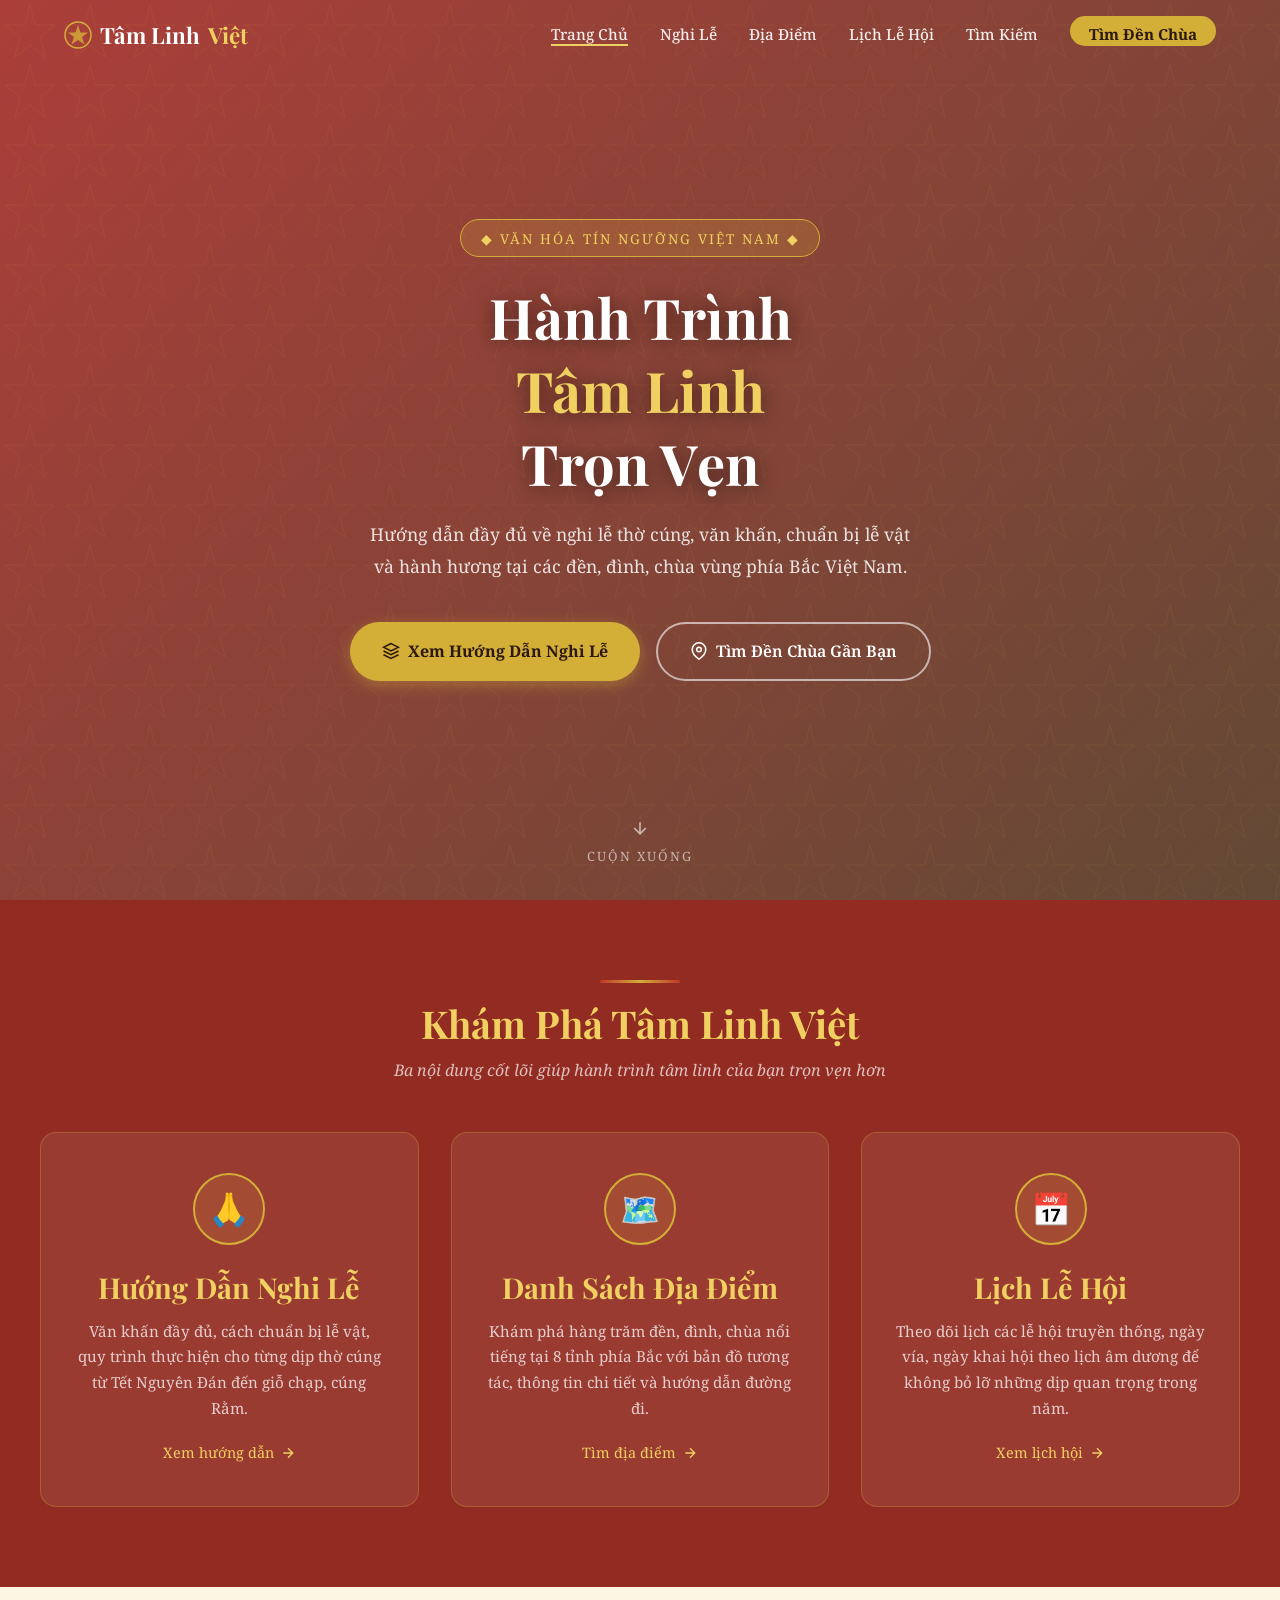
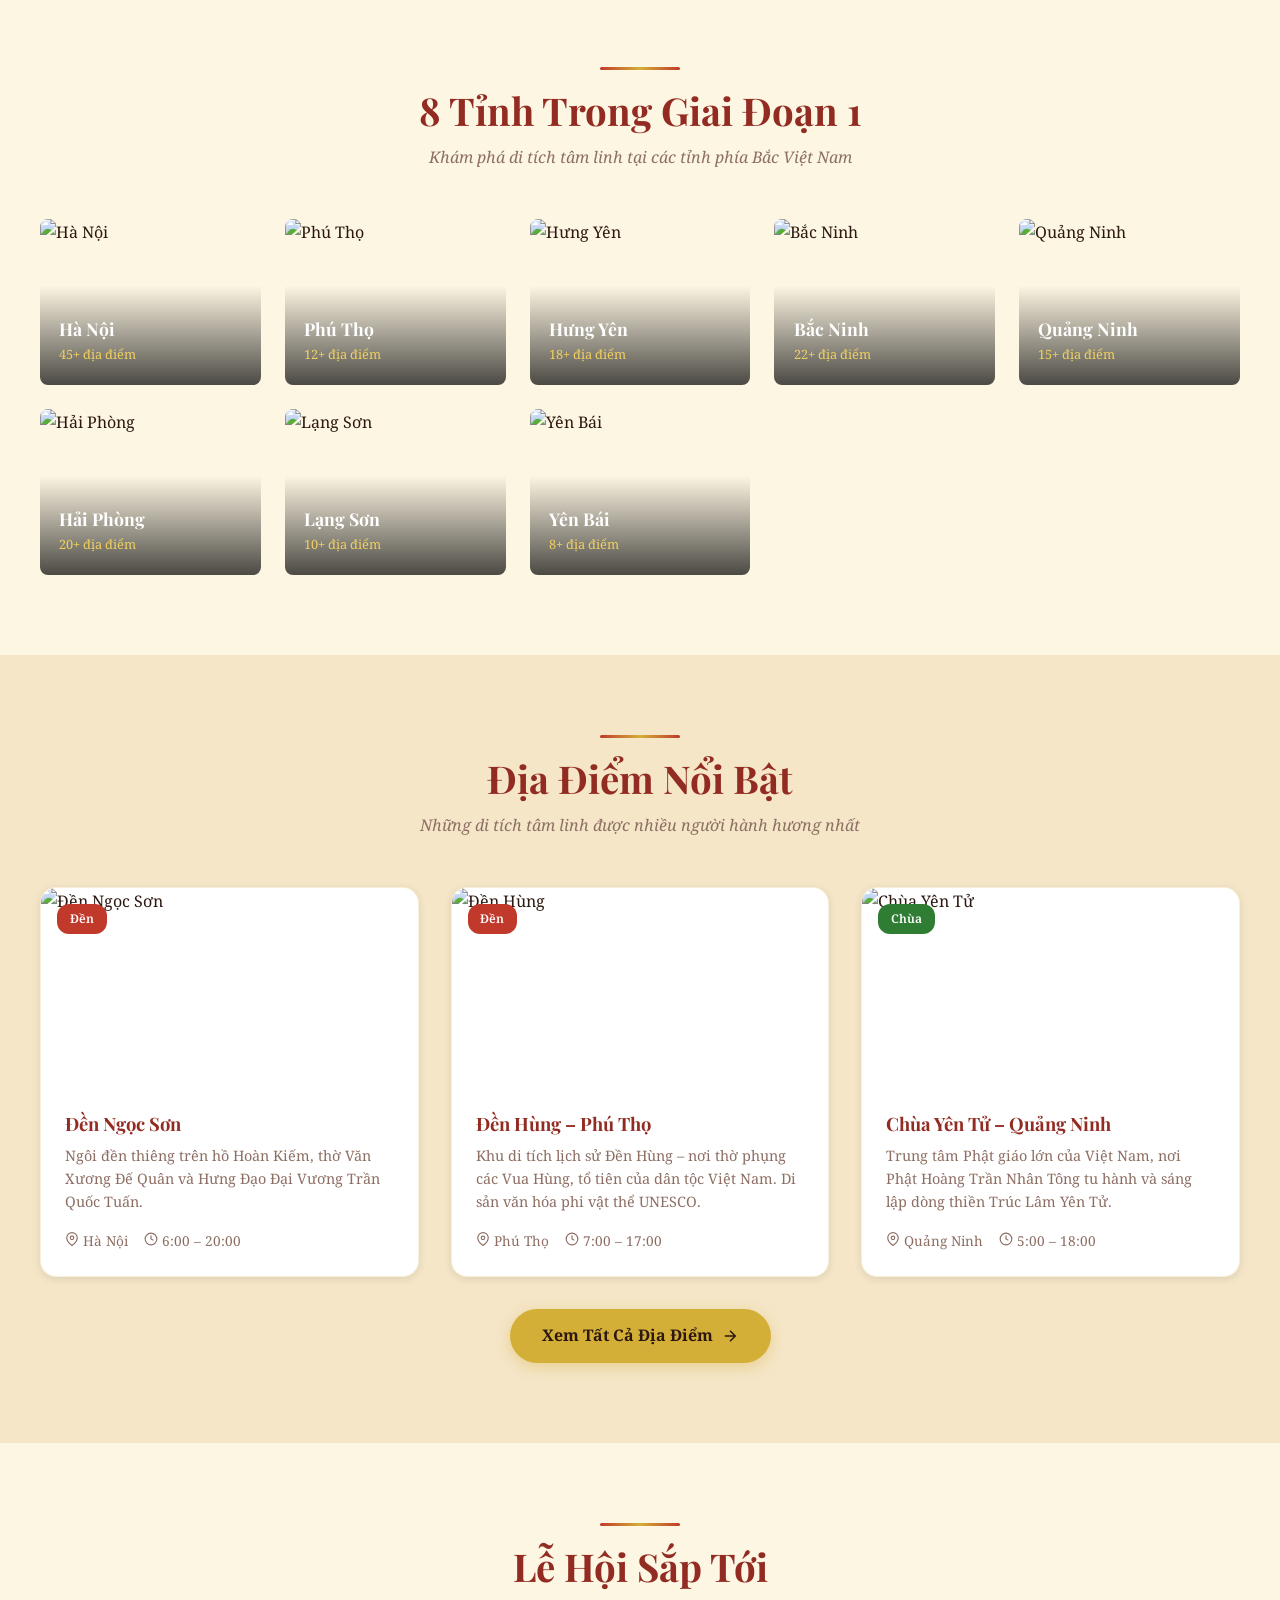
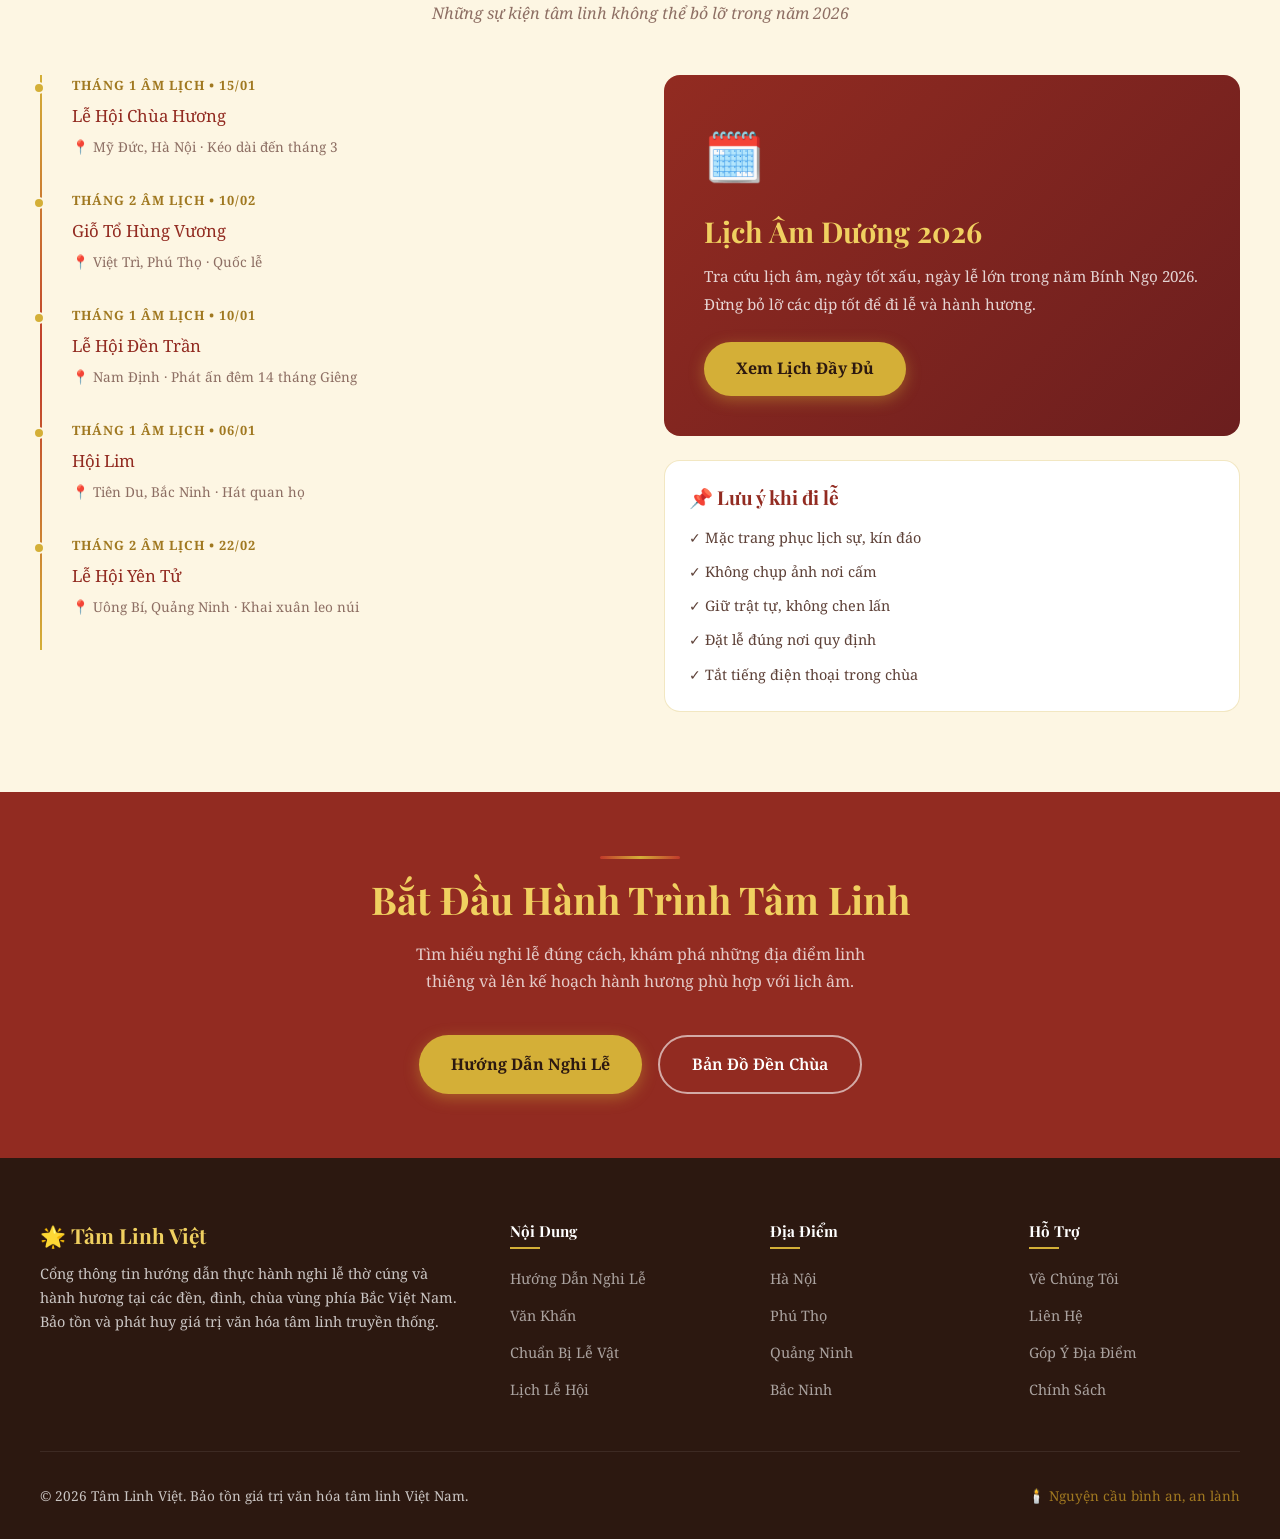
==== index.html @ 31a1ebdc "Khởi tạo website Tâm Linh Việt – phiên bản hoàn chỉnh Bao gồm: - 4 trang chính: index, huong-dan, di" ====
<!DOCTYPE html>
<html lang="vi">
<head>
  <meta charset="UTF-8">
  <meta name="viewport" content="width=device-width, initial-scale=1.0">
  <title>Tâm Linh Việt – Hướng Dẫn Thờ Cúng & Hành Hương</title>
  <meta name="description" content="Tìm hiểu nghi lễ thờ cúng, hành hương tại đền, đình, chùa vùng Đồng Bằng Bắc Bộ và các tỉnh phía Bắc Việt Nam.">
  <link rel="preconnect" href="https://fonts.googleapis.com">
  <link rel="preconnect" href="https://fonts.gstatic.com" crossorigin>
  <link href="https://fonts.googleapis.com/css2?family=Playfair+Display:ital,wght@0,600;0,700;1,600&family=Noto+Serif:ital,wght@0,400;0,600;1,400&display=swap" rel="stylesheet">
  <link rel="stylesheet" href="css/style.css">
</head>
<body>

  <!-- ===================== NAVBAR ===================== -->
  <nav class="navbar transparent" id="navbar">
    <div class="navbar-inner">
      <a href="index.html" class="nav-logo">
        <svg width="28" height="28" viewBox="0 0 28 28" fill="none">
          <circle cx="14" cy="14" r="13" stroke="#D4AF37" stroke-width="1.5"/>
          <path d="M14 4L16.5 11.5H24L18 16L20.5 23.5L14 19L7.5 23.5L10 16L4 11.5H11.5Z" fill="#D4AF37" opacity="0.8"/>
        </svg>
        Tâm Linh <span>Việt</span>
      </a>
      <ul class="nav-links" id="navLinks">
        <li><a href="index.html" class="active">Trang Chủ</a></li>
        <li><a href="huong-dan.html">Nghi Lễ</a></li>
        <li><a href="dia-diem.html">Địa Điểm</a></li>
        <li><a href="lich-le-hoi.html">Lịch Lễ Hội</a></li>
        <li><a href="tim-kiem.html">Tìm Kiếm</a></li>
        <li><a href="dia-diem.html" class="nav-cta">Tìm Đền Chùa</a></li>
      </ul>
      <button class="hamburger" id="hamburger" aria-label="Menu">
        <span></span><span></span><span></span>
      </button>
    </div>
  </nav>

  <!-- ===================== HERO ===================== -->
  <section class="hero">
    <div class="hero-bg"></div>
    <div class="hero-overlay"></div>
    <div class="hero-content">
      <div class="hero-badge">&#9670; Văn Hóa Tín Ngưỡng Việt Nam &#9670;</div>
      <h1>
        Hành Trình
        <span class="highlight">Tâm Linh</span>
        Trọn Vẹn
      </h1>
      <p class="hero-desc">
        Hướng dẫn đầy đủ về nghi lễ thờ cúng, văn khấn, chuẩn bị lễ vật và hành hương tại các đền, đình, chùa vùng phía Bắc Việt Nam.
      </p>
      <div class="hero-btns">
        <a href="huong-dan.html" class="btn-primary">
          <svg width="18" height="18" viewBox="0 0 24 24" fill="none" stroke="currentColor" stroke-width="2"><path d="M12 2L2 7l10 5 10-5-10-5z"/><path d="M2 17l10 5 10-5"/><path d="M2 12l10 5 10-5"/></svg>
          Xem Hướng Dẫn Nghi Lễ
        </a>
        <a href="dia-diem.html" class="btn-outline">
          <svg width="18" height="18" viewBox="0 0 24 24" fill="none" stroke="currentColor" stroke-width="2"><path d="M21 10c0 7-9 13-9 13s-9-6-9-13a9 9 0 0118 0z"/><circle cx="12" cy="10" r="3"/></svg>
          Tìm Đền Chùa Gần Bạn
        </a>
      </div>
    </div>
    <div class="hero-scroll">
      <svg width="20" height="20" viewBox="0 0 24 24" fill="none" stroke="currentColor" stroke-width="2"><path d="M12 5v14M5 12l7 7 7-7"/></svg>
      Cuộn xuống
    </div>
  </section>

  <!-- ===================== FEATURE SECTION ===================== -->
  <section class="section section-dark">
    <div class="container">
      <div class="ornament-line"></div>
      <h2 class="section-title">Khám Phá Tâm Linh Việt</h2>
      <p class="section-subtitle">Ba nội dung cốt lõi giúp hành trình tâm linh của bạn trọn vẹn hơn</p>
      <div class="feature-cards">
        <!-- Card 1 -->
        <div class="feature-card fade-in">
          <div class="feature-icon">🙏</div>
          <h3>Hướng Dẫn Nghi Lễ</h3>
          <p>Văn khấn đầy đủ, cách chuẩn bị lễ vật, quy trình thực hiện cho từng dịp thờ cúng từ Tết Nguyên Đán đến giỗ chạp, cúng Rằm.</p>
          <a href="huong-dan.html" class="feature-link">
            Xem hướng dẫn
            <svg width="16" height="16" viewBox="0 0 24 24" fill="none" stroke="currentColor" stroke-width="2"><path d="M5 12h14M12 5l7 7-7 7"/></svg>
          </a>
        </div>
        <!-- Card 2 -->
        <div class="feature-card fade-in fade-in-delay-1">
          <div class="feature-icon">🗺️</div>
          <h3>Danh Sách Địa Điểm</h3>
          <p>Khám phá hàng trăm đền, đình, chùa nổi tiếng tại 8 tỉnh phía Bắc với bản đồ tương tác, thông tin chi tiết và hướng dẫn đường đi.</p>
          <a href="dia-diem.html" class="feature-link">
            Tìm địa điểm
            <svg width="16" height="16" viewBox="0 0 24 24" fill="none" stroke="currentColor" stroke-width="2"><path d="M5 12h14M12 5l7 7-7 7"/></svg>
          </a>
        </div>
        <!-- Card 3 -->
        <div class="feature-card fade-in fade-in-delay-2">
          <div class="feature-icon">📅</div>
          <h3>Lịch Lễ Hội</h3>
          <p>Theo dõi lịch các lễ hội truyền thống, ngày vía, ngày khai hội theo lịch âm dương để không bỏ lỡ những dịp quan trọng trong năm.</p>
          <a href="lich-le-hoi.html" class="feature-link">
            Xem lịch hội
            <svg width="16" height="16" viewBox="0 0 24 24" fill="none" stroke="currentColor" stroke-width="2"><path d="M5 12h14M12 5l7 7-7 7"/></svg>
          </a>
        </div>
      </div>
    </div>
  </section>

  <!-- ===================== PROVINCES ===================== -->
  <section class="section">
    <div class="container">
      <div class="ornament-line"></div>
      <h2 class="section-title">8 Tỉnh Trong Giai Đoạn 1</h2>
      <p class="section-subtitle">Khám phá di tích tâm linh tại các tỉnh phía Bắc Việt Nam</p>
      <div class="province-grid">
        <!-- Hà Nội -->
        <div class="province-card fade-in" onclick="window.location='dia-diem.html?tinh=hanoi'">
          <img src="https://images.unsplash.com/photo-1509020900381-ee7f8bdb8e5c?w=400&q=80" alt="Hà Nội" loading="lazy">
          <div class="province-overlay">
            <div class="province-name">Hà Nội</div>
            <div class="province-count">45+ địa điểm</div>
          </div>
        </div>
        <!-- Phú Thọ -->
        <div class="province-card fade-in fade-in-delay-1" onclick="window.location='dia-diem.html?tinh=phutho'">
          <img src="https://images.unsplash.com/photo-1599566150163-29194dcaad36?w=400&q=80" alt="Phú Thọ" loading="lazy">
          <div class="province-overlay">
            <div class="province-name">Phú Thọ</div>
            <div class="province-count">12+ địa điểm</div>
          </div>
        </div>
        <!-- Hưng Yên -->
        <div class="province-card fade-in fade-in-delay-2" onclick="window.location='dia-diem.html?tinh=hungyen'">
          <img src="https://images.unsplash.com/photo-1470246973918-29a93221edb5?w=400&q=80" alt="Hưng Yên" loading="lazy">
          <div class="province-overlay">
            <div class="province-name">Hưng Yên</div>
            <div class="province-count">18+ địa điểm</div>
          </div>
        </div>
        <!-- Bắc Ninh -->
        <div class="province-card fade-in" onclick="window.location='dia-diem.html?tinh=bacninh'">
          <img src="https://images.unsplash.com/photo-1602640629153-21cbf29e5e2a?w=400&q=80" alt="Bắc Ninh" loading="lazy">
          <div class="province-overlay">
            <div class="province-name">Bắc Ninh</div>
            <div class="province-count">22+ địa điểm</div>
          </div>
        </div>
        <!-- Quảng Ninh -->
        <div class="province-card fade-in fade-in-delay-1" onclick="window.location='dia-diem.html?tinh=quangninh'">
          <img src="https://images.unsplash.com/photo-1558618666-fcd25c85cd64?w=400&q=80" alt="Quảng Ninh" loading="lazy">
          <div class="province-overlay">
            <div class="province-name">Quảng Ninh</div>
            <div class="province-count">15+ địa điểm</div>
          </div>
        </div>
        <!-- Hải Phòng -->
        <div class="province-card fade-in fade-in-delay-2" onclick="window.location='dia-diem.html?tinh=haiphong'">
          <img src="https://images.unsplash.com/photo-1548550023-2bdb3c5beed7?w=400&q=80" alt="Hải Phòng" loading="lazy">
          <div class="province-overlay">
            <div class="province-name">Hải Phòng</div>
            <div class="province-count">20+ địa điểm</div>
          </div>
        </div>
        <!-- Lạng Sơn -->
        <div class="province-card fade-in" onclick="window.location='dia-diem.html?tinh=langson'">
          <img src="https://images.unsplash.com/photo-1536599424071-0b215a388ba7?w=400&q=80" alt="Lạng Sơn" loading="lazy">
          <div class="province-overlay">
            <div class="province-name">Lạng Sơn</div>
            <div class="province-count">10+ địa điểm</div>
          </div>
        </div>
        <!-- Yên Bái -->
        <div class="province-card fade-in fade-in-delay-1" onclick="window.location='dia-diem.html?tinh=yenbai'">
          <img src="https://images.unsplash.com/photo-1504184858379-01b9e8b8a80e?w=400&q=80" alt="Yên Bái" loading="lazy">
          <div class="province-overlay">
            <div class="province-name">Yên Bái</div>
            <div class="province-count">8+ địa điểm</div>
          </div>
        </div>
      </div>
    </div>
  </section>

  <!-- ===================== FEATURED PLACES ===================== -->
  <section class="section section-alt">
    <div class="container">
      <div class="ornament-line"></div>
      <h2 class="section-title">Địa Điểm Nổi Bật</h2>
      <p class="section-subtitle">Những di tích tâm linh được nhiều người hành hương nhất</p>
      <div class="cards-grid">
        <!-- Card 1 -->
        <div class="card fade-in">
          <div class="card-img">
            <img src="https://images.unsplash.com/photo-1528360983277-13d401cdc186?w=600&q=80" alt="Đền Ngọc Sơn" loading="lazy">
            <span class="card-badge">Đền</span>
          </div>
          <div class="card-body">
            <h4 class="card-title">Đền Ngọc Sơn</h4>
            <p class="card-text">Ngôi đền thiêng trên hồ Hoàn Kiếm, thờ Văn Xương Đế Quân và Hưng Đạo Đại Vương Trần Quốc Tuấn.</p>
            <div class="card-meta">
              <span>
                <svg viewBox="0 0 24 24" fill="none" stroke="currentColor" stroke-width="2"><path d="M21 10c0 7-9 13-9 13s-9-6-9-13a9 9 0 0118 0z"/><circle cx="12" cy="10" r="3"/></svg>
                Hà Nội
              </span>
              <span>
                <svg viewBox="0 0 24 24" fill="none" stroke="currentColor" stroke-width="2"><circle cx="12" cy="12" r="10"/><polyline points="12 6 12 12 16 14"/></svg>
                6:00 – 20:00
              </span>
            </div>
          </div>
        </div>
        <!-- Card 2 -->
        <div class="card fade-in fade-in-delay-1">
          <div class="card-img">
            <img src="https://images.unsplash.com/photo-1524350254031-ad3c35e0b981?w=600&q=80" alt="Đền Hùng" loading="lazy">
            <span class="card-badge">Đền</span>
          </div>
          <div class="card-body">
            <h4 class="card-title">Đền Hùng – Phú Thọ</h4>
            <p class="card-text">Khu di tích lịch sử Đền Hùng – nơi thờ phụng các Vua Hùng, tổ tiên của dân tộc Việt Nam. Di sản văn hóa phi vật thể UNESCO.</p>
            <div class="card-meta">
              <span>
                <svg viewBox="0 0 24 24" fill="none" stroke="currentColor" stroke-width="2"><path d="M21 10c0 7-9 13-9 13s-9-6-9-13a9 9 0 0118 0z"/><circle cx="12" cy="10" r="3"/></svg>
                Phú Thọ
              </span>
              <span>
                <svg viewBox="0 0 24 24" fill="none" stroke="currentColor" stroke-width="2"><circle cx="12" cy="12" r="10"/><polyline points="12 6 12 12 16 14"/></svg>
                7:00 – 17:00
              </span>
            </div>
          </div>
        </div>
        <!-- Card 3 -->
        <div class="card fade-in fade-in-delay-2">
          <div class="card-img">
            <img src="https://images.unsplash.com/photo-1585376979769-1e3c1e3e5456?w=600&q=80" alt="Chùa Yên Tử" loading="lazy">
            <span class="card-badge chua">Chùa</span>
          </div>
          <div class="card-body">
            <h4 class="card-title">Chùa Yên Tử – Quảng Ninh</h4>
            <p class="card-text">Trung tâm Phật giáo lớn của Việt Nam, nơi Phật Hoàng Trần Nhân Tông tu hành và sáng lập dòng thiền Trúc Lâm Yên Tử.</p>
            <div class="card-meta">
              <span>
                <svg viewBox="0 0 24 24" fill="none" stroke="currentColor" stroke-width="2"><path d="M21 10c0 7-9 13-9 13s-9-6-9-13a9 9 0 0118 0z"/><circle cx="12" cy="10" r="3"/></svg>
                Quảng Ninh
              </span>
              <span>
                <svg viewBox="0 0 24 24" fill="none" stroke="currentColor" stroke-width="2"><circle cx="12" cy="12" r="10"/><polyline points="12 6 12 12 16 14"/></svg>
                5:00 – 18:00
              </span>
            </div>
          </div>
        </div>
      </div>
      <div class="text-center mt-4">
        <a href="dia-diem.html" class="btn-primary">
          Xem Tất Cả Địa Điểm
          <svg width="18" height="18" viewBox="0 0 24 24" fill="none" stroke="currentColor" stroke-width="2"><path d="M5 12h14M12 5l7 7-7 7"/></svg>
        </a>
      </div>
    </div>
  </section>

  <!-- ===================== UPCOMING FESTIVALS ===================== -->
  <section class="section">
    <div class="container">
      <div class="ornament-line"></div>
      <h2 class="section-title">Lễ Hội Sắp Tới</h2>
      <p class="section-subtitle">Những sự kiện tâm linh không thể bỏ lỡ trong năm 2026</p>

      <div style="display: grid; grid-template-columns: 1fr 1fr; gap: 3rem; align-items: start;">
        <div class="timeline fade-in">
          <div class="timeline-item">
            <div class="timeline-date">Tháng 1 Âm Lịch • 15/01</div>
            <div class="timeline-title">Lễ Hội Chùa Hương</div>
            <div class="timeline-location">📍 Mỹ Đức, Hà Nội · Kéo dài đến tháng 3</div>
          </div>
          <div class="timeline-item">
            <div class="timeline-date">Tháng 2 Âm Lịch • 10/02</div>
            <div class="timeline-title">Giỗ Tổ Hùng Vương</div>
            <div class="timeline-location">📍 Việt Trì, Phú Thọ · Quốc lễ</div>
          </div>
          <div class="timeline-item">
            <div class="timeline-date">Tháng 1 Âm Lịch • 10/01</div>
            <div class="timeline-title">Lễ Hội Đền Trần</div>
            <div class="timeline-location">📍 Nam Định · Phát ấn đêm 14 tháng Giêng</div>
          </div>
          <div class="timeline-item">
            <div class="timeline-date">Tháng 1 Âm Lịch • 06/01</div>
            <div class="timeline-title">Hội Lim</div>
            <div class="timeline-location">📍 Tiên Du, Bắc Ninh · Hát quan họ</div>
          </div>
          <div class="timeline-item">
            <div class="timeline-date">Tháng 2 Âm Lịch • 22/02</div>
            <div class="timeline-title">Lễ Hội Yên Tử</div>
            <div class="timeline-location">📍 Uông Bí, Quảng Ninh · Khai xuân leo núi</div>
          </div>
        </div>

        <!-- Info box -->
        <div class="fade-in fade-in-delay-1">
          <div style="background: linear-gradient(135deg, var(--red-dark), #6B1E1E); border-radius: var(--radius-lg); padding: 2.5rem; color: white; margin-bottom: 1.5rem;">
            <div style="font-size: 3rem; margin-bottom: 1rem;">🗓️</div>
            <h3 style="color: var(--gold-light); margin-bottom: 0.8rem;">Lịch Âm Dương 2026</h3>
            <p style="color: rgba(255,255,255,0.8); font-size: 0.95rem; line-height: 1.8;">
              Tra cứu lịch âm, ngày tốt xấu, ngày lễ lớn trong năm Bính Ngọ 2026. Đừng bỏ lỡ các dịp tốt để đi lễ và hành hương.
            </p>
            <a href="lich-le-hoi.html" class="btn-primary" style="margin-top: 1.5rem; display: inline-flex;">
              Xem Lịch Đầy Đủ
            </a>
          </div>
          <div style="background: var(--white); border: 1px solid rgba(212,175,55,0.3); border-radius: var(--radius-lg); padding: 1.5rem;">
            <h4 style="color: var(--red-dark); margin-bottom: 1rem;">📌 Lưu ý khi đi lễ</h4>
            <ul style="display: flex; flex-direction: column; gap: 0.6rem; font-size: 0.9rem; color: var(--text-mid);">
              <li>✓ Mặc trang phục lịch sự, kín đáo</li>
              <li>✓ Không chụp ảnh nơi cấm</li>
              <li>✓ Giữ trật tự, không chen lấn</li>
              <li>✓ Đặt lễ đúng nơi quy định</li>
              <li>✓ Tắt tiếng điện thoại trong chùa</li>
            </ul>
          </div>
        </div>
      </div>
    </div>
  </section>

  <!-- ===================== CTA SECTION ===================== -->
  <section class="section section-dark" style="padding: 4rem 1.5rem; text-align: center;">
    <div class="container">
      <div class="ornament-line"></div>
      <h2 class="section-title" style="margin-bottom: 1rem;">Bắt Đầu Hành Trình Tâm Linh</h2>
      <p style="color: rgba(255,255,255,0.75); max-width: 500px; margin: 0 auto 2.5rem; font-size: 1rem;">
        Tìm hiểu nghi lễ đúng cách, khám phá những địa điểm linh thiêng và lên kế hoạch hành hương phù hợp với lịch âm.
      </p>
      <div class="hero-btns">
        <a href="huong-dan.html" class="btn-primary">Hướng Dẫn Nghi Lễ</a>
        <a href="dia-diem.html" class="btn-outline">Bản Đồ Đền Chùa</a>
      </div>
    </div>
  </section>

  <!-- ===================== FOOTER ===================== -->
  <footer>
    <div class="footer-grid">
      <div class="footer-brand">
        <h3>🌟 Tâm Linh Việt</h3>
        <p>Cổng thông tin hướng dẫn thực hành nghi lễ thờ cúng và hành hương tại các đền, đình, chùa vùng phía Bắc Việt Nam. Bảo tồn và phát huy giá trị văn hóa tâm linh truyền thống.</p>
      </div>
      <div class="footer-col">
        <h4>Nội Dung</h4>
        <ul>
          <li><a href="huong-dan.html">Hướng Dẫn Nghi Lễ</a></li>
          <li><a href="huong-dan.html#van-khan">Văn Khấn</a></li>
          <li><a href="huong-dan.html#le-vat">Chuẩn Bị Lễ Vật</a></li>
          <li><a href="lich-le-hoi.html">Lịch Lễ Hội</a></li>
        </ul>
      </div>
      <div class="footer-col">
        <h4>Địa Điểm</h4>
        <ul>
          <li><a href="dia-diem.html?tinh=hanoi">Hà Nội</a></li>
          <li><a href="dia-diem.html?tinh=phutho">Phú Thọ</a></li>
          <li><a href="dia-diem.html?tinh=quangninh">Quảng Ninh</a></li>
          <li><a href="dia-diem.html?tinh=bacninh">Bắc Ninh</a></li>
        </ul>
      </div>
      <div class="footer-col">
        <h4>Hỗ Trợ</h4>
        <ul>
          <li><a href="#">Về Chúng Tôi</a></li>
          <li><a href="#">Liên Hệ</a></li>
          <li><a href="#">Góp Ý Địa Điểm</a></li>
          <li><a href="#">Chính Sách</a></li>
        </ul>
      </div>
    </div>
    <div class="footer-bottom">
      <span>© 2026 Tâm Linh Việt. Bảo tồn giá trị văn hóa tâm linh Việt Nam.</span>
      <span style="color: var(--gold-dark);">🕯️ Nguyện cầu bình an, an lành</span>
    </div>
  </footer>

  <script src="js/main.js"></script>
</body>
</html>
---- css/style.css ----
/* ============================================================
   Design System - Website Đền Chùa Việt Nam
   Bảng màu truyền thống Việt Nam
   ============================================================ */

:root {
  --red:        #C0392B;
  --red-dark:   #922B21;
  --red-light:  #E74C3C;
  --gold:       #D4AF37;
  --gold-light: #F0D060;
  --gold-dark:  #A07820;
  --brown:      #5D4037;
  --brown-light:#8D6E63;
  --cream:      #FDF6E3;
  --cream-dark: #F5E6C8;
  --green:      #2E7D32;
  --green-light:#43A047;
  --white:      #FFFFFF;
  --text-dark:  #2C1810;
  --text-mid:   #5D4037;
  --text-light: #8D6E63;
  --shadow-sm:  0 2px 8px rgba(0,0,0,0.1);
  --shadow-md:  0 4px 16px rgba(0,0,0,0.15);
  --shadow-lg:  0 8px 32px rgba(0,0,0,0.2);
  --radius:     8px;
  --radius-lg:  16px;
  --transition: all 0.3s ease;
}

/* ============================================================
   Reset & Base
   ============================================================ */

*, *::before, *::after { box-sizing: border-box; margin: 0; padding: 0; }

html { scroll-behavior: smooth; font-size: 16px; }

body {
  font-family: 'Noto Serif', 'Times New Roman', serif;
  background: var(--cream);
  color: var(--text-dark);
  line-height: 1.7;
  overflow-x: hidden;
}

img { max-width: 100%; height: auto; display: block; }
a { color: inherit; text-decoration: none; }
ul { list-style: none; }
button { cursor: pointer; border: none; background: none; font-family: inherit; }

/* ============================================================
   Typography
   ============================================================ */

h1, h2, h3, h4, h5 {
  font-family: 'Playfair Display', 'Times New Roman', serif;
  color: var(--text-dark);
  line-height: 1.3;
}

h1 { font-size: clamp(2rem, 5vw, 3.5rem); }
h2 { font-size: clamp(1.5rem, 3vw, 2.5rem); }
h3 { font-size: clamp(1.2rem, 2.5vw, 1.8rem); }
h4 { font-size: 1.2rem; }

.section-title {
  text-align: center;
  margin-bottom: 0.5rem;
  color: var(--red-dark);
}

.section-subtitle {
  text-align: center;
  color: var(--text-light);
  font-size: 1rem;
  margin-bottom: 3rem;
  font-style: italic;
}

.gold-text { color: var(--gold-dark); }
.red-text  { color: var(--red); }

/* ============================================================
   Decorative Divider
   ============================================================ */

.divider {
  display: flex;
  align-items: center;
  justify-content: center;
  gap: 1rem;
  margin: 1rem auto 2rem;
  max-width: 300px;
}

.divider::before,
.divider::after {
  content: '';
  flex: 1;
  height: 1px;
  background: linear-gradient(to right, transparent, var(--gold));
}

.divider::after {
  background: linear-gradient(to left, transparent, var(--gold));
}

.divider-icon {
  color: var(--gold);
  font-size: 1.2rem;
}

.ornament-line {
  width: 80px;
  height: 3px;
  background: linear-gradient(to right, var(--red), var(--gold), var(--red));
  margin: 0 auto 1rem;
  border-radius: 2px;
}

/* ============================================================
   Navigation
   ============================================================ */

.navbar {
  position: fixed;
  top: 0;
  width: 100%;
  z-index: 1000;
  transition: var(--transition);
  padding: 1rem 0;
}

.navbar.transparent {
  background: transparent;
}

.navbar.solid {
  background: var(--red-dark);
  box-shadow: var(--shadow-md);
  padding: 0.6rem 0;
}

.navbar.solid .nav-logo { color: var(--gold-light); }
.navbar.solid .nav-links a { color: var(--cream); }

.navbar-inner {
  max-width: 1200px;
  margin: 0 auto;
  padding: 0 1.5rem;
  display: flex;
  align-items: center;
  justify-content: space-between;
}

.nav-logo {
  font-family: 'Playfair Display', serif;
  font-size: 1.4rem;
  color: var(--white);
  font-weight: 700;
  display: flex;
  align-items: center;
  gap: 0.5rem;
}

.nav-logo span { color: var(--gold-light); }

.nav-links {
  display: flex;
  gap: 2rem;
  align-items: center;
}

.nav-links a {
  color: rgba(255,255,255,0.9);
  font-size: 0.95rem;
  font-weight: 500;
  transition: var(--transition);
  position: relative;
  padding-bottom: 2px;
}

.nav-links a::after {
  content: '';
  position: absolute;
  bottom: 0;
  left: 0;
  width: 0;
  height: 2px;
  background: var(--gold-light);
  transition: width 0.3s ease;
}

.nav-links a:hover::after,
.nav-links a.active::after { width: 100%; }

.nav-links a:hover { color: var(--gold-light); }

.nav-cta {
  background: var(--gold);
  color: var(--text-dark) !important;
  padding: 0.5rem 1.2rem;
  border-radius: 20px;
  font-weight: 700 !important;
  transition: var(--transition);
}

.nav-cta:hover {
  background: var(--gold-light);
  transform: translateY(-1px);
}

.hamburger {
  display: none;
  flex-direction: column;
  gap: 5px;
  padding: 5px;
}

.hamburger span {
  display: block;
  width: 24px;
  height: 2px;
  background: var(--white);
  transition: var(--transition);
}

/* ============================================================
   Hero Section
   ============================================================ */

.hero {
  position: relative;
  min-height: 100vh;
  display: flex;
  align-items: center;
  justify-content: center;
  overflow: hidden;
}

.hero-bg {
  position: absolute;
  inset: 0;
  background:
    linear-gradient(135deg, rgba(144, 0, 0, 0.75) 0%, rgba(60, 30, 10, 0.8) 100%),
    url('https://images.unsplash.com/photo-1528360983277-13d401cdc186?w=1600&q=80') center/cover no-repeat;
}

.hero-overlay {
  position: absolute;
  inset: 0;
  background: url("data:image/svg+xml,%3Csvg width='60' height='60' xmlns='http://www.w3.org/2000/svg'%3E%3Cpath d='M30 5L35 25H55L40 37L45 57L30 45L15 57L20 37L5 25H25Z' fill='none' stroke='rgba(212,175,55,0.08)' stroke-width='1'/%3E%3C/svg%3E") repeat;
}

.hero-content {
  position: relative;
  z-index: 1;
  text-align: center;
  max-width: 800px;
  padding: 2rem 1.5rem;
}

.hero-badge {
  display: inline-block;
  background: rgba(212, 175, 55, 0.2);
  border: 1px solid var(--gold);
  color: var(--gold-light);
  padding: 0.4rem 1.2rem;
  border-radius: 20px;
  font-size: 0.85rem;
  letter-spacing: 2px;
  text-transform: uppercase;
  margin-bottom: 1.5rem;
}

.hero h1 {
  color: var(--white);
  text-shadow: 0 2px 20px rgba(0,0,0,0.5);
  margin-bottom: 1.2rem;
}

.hero h1 .highlight {
  color: var(--gold-light);
  display: block;
}

.hero-desc {
  color: rgba(255,255,255,0.85);
  font-size: 1.1rem;
  max-width: 560px;
  margin: 0 auto 2.5rem;
  line-height: 1.8;
}

.hero-btns {
  display: flex;
  gap: 1rem;
  justify-content: center;
  flex-wrap: wrap;
}

.btn-primary {
  background: var(--gold);
  color: var(--text-dark);
  padding: 0.85rem 2rem;
  border-radius: 30px;
  font-weight: 700;
  font-size: 1rem;
  display: inline-flex;
  align-items: center;
  gap: 0.5rem;
  transition: var(--transition);
  box-shadow: 0 4px 15px rgba(212,175,55,0.4);
}

.btn-primary:hover {
  background: var(--gold-light);
  transform: translateY(-2px);
  box-shadow: 0 6px 20px rgba(212,175,55,0.5);
}

.btn-outline {
  background: transparent;
  color: var(--white);
  padding: 0.85rem 2rem;
  border-radius: 30px;
  font-weight: 600;
  font-size: 1rem;
  border: 2px solid rgba(255,255,255,0.6);
  display: inline-flex;
  align-items: center;
  gap: 0.5rem;
  transition: var(--transition);
}

.btn-outline:hover {
  border-color: var(--gold-light);
  color: var(--gold-light);
  transform: translateY(-2px);
}

.hero-scroll {
  position: absolute;
  bottom: 2rem;
  left: 50%;
  transform: translateX(-50%);
  color: rgba(255,255,255,0.6);
  font-size: 0.8rem;
  letter-spacing: 2px;
  text-transform: uppercase;
  display: flex;
  flex-direction: column;
  align-items: center;
  gap: 0.5rem;
  animation: bounce 2s infinite;
}

@keyframes bounce {
  0%, 100% { transform: translateX(-50%) translateY(0); }
  50% { transform: translateX(-50%) translateY(8px); }
}

/* ============================================================
   Sections
   ============================================================ */

.section {
  padding: 5rem 1.5rem;
}

.section-dark {
  background: var(--red-dark);
  color: var(--white);
}

.section-dark .section-title { color: var(--gold-light); }
.section-dark .section-subtitle { color: rgba(255,255,255,0.7); }

.section-alt { background: var(--cream-dark); }

.container {
  max-width: 1200px;
  margin: 0 auto;
}

/* ============================================================
   Cards
   ============================================================ */

.cards-grid {
  display: grid;
  grid-template-columns: repeat(auto-fit, minmax(280px, 1fr));
  gap: 2rem;
}

.card {
  background: var(--white);
  border-radius: var(--radius-lg);
  overflow: hidden;
  box-shadow: var(--shadow-sm);
  transition: var(--transition);
  border: 1px solid rgba(212,175,55,0.2);
}

.card:hover {
  transform: translateY(-6px);
  box-shadow: var(--shadow-lg);
  border-color: var(--gold);
}

.card-img {
  height: 200px;
  overflow: hidden;
  position: relative;
}

.card-img img {
  width: 100%;
  height: 100%;
  object-fit: cover;
  transition: transform 0.4s ease;
}

.card:hover .card-img img { transform: scale(1.05); }

.card-badge {
  position: absolute;
  top: 1rem;
  left: 1rem;
  background: var(--red);
  color: var(--white);
  font-size: 0.75rem;
  padding: 0.3rem 0.8rem;
  border-radius: 12px;
  font-weight: 600;
}

.card-badge.chua { background: var(--green); }
.card-badge.dinh { background: var(--brown); }

.card-body { padding: 1.5rem; }
.card-title { font-size: 1.15rem; margin-bottom: 0.5rem; color: var(--red-dark); }
.card-text { color: var(--text-light); font-size: 0.9rem; line-height: 1.6; }
.card-meta { display: flex; gap: 1rem; margin-top: 1rem; font-size: 0.85rem; color: var(--text-light); align-items: center; }
.card-meta svg { width: 14px; height: 14px; flex-shrink: 0; }

/* Feature Cards (Homepage) */

.feature-cards {
  display: grid;
  grid-template-columns: repeat(auto-fit, minmax(250px, 1fr));
  gap: 2rem;
  margin-top: 3rem;
}

.feature-card {
  background: rgba(255,255,255,0.08);
  border: 1px solid rgba(212,175,55,0.3);
  border-radius: var(--radius-lg);
  padding: 2.5rem 2rem;
  text-align: center;
  transition: var(--transition);
}

.feature-card:hover {
  background: rgba(255,255,255,0.12);
  border-color: var(--gold);
  transform: translateY(-4px);
}

.feature-icon {
  width: 72px;
  height: 72px;
  margin: 0 auto 1.5rem;
  background: rgba(212,175,55,0.15);
  border: 2px solid var(--gold);
  border-radius: 50%;
  display: flex;
  align-items: center;
  justify-content: center;
  font-size: 2rem;
}

.feature-card h3 { color: var(--gold-light); margin-bottom: 0.75rem; }
.feature-card p { color: rgba(255,255,255,0.75); font-size: 0.95rem; }

.feature-link {
  display: inline-flex;
  align-items: center;
  gap: 0.4rem;
  color: var(--gold-light);
  font-size: 0.9rem;
  margin-top: 1.2rem;
  transition: gap 0.2s ease;
}

.feature-link:hover { gap: 0.8rem; }

/* ============================================================
   Province Grid
   ============================================================ */

.province-grid {
  display: grid;
  grid-template-columns: repeat(auto-fill, minmax(200px, 1fr));
  gap: 1.5rem;
}

.province-card {
  position: relative;
  border-radius: var(--radius);
  overflow: hidden;
  aspect-ratio: 4/3;
  cursor: pointer;
}

.province-card img {
  width: 100%;
  height: 100%;
  object-fit: cover;
  transition: transform 0.4s ease;
}

.province-card:hover img { transform: scale(1.08); }

.province-overlay {
  position: absolute;
  inset: 0;
  background: linear-gradient(to top, rgba(0,0,0,0.7) 0%, transparent 60%);
  display: flex;
  flex-direction: column;
  justify-content: flex-end;
  padding: 1.2rem;
}

.province-name {
  color: var(--white);
  font-family: 'Playfair Display', serif;
  font-size: 1.1rem;
  font-weight: 700;
}

.province-count {
  color: var(--gold-light);
  font-size: 0.8rem;
}

/* ============================================================
   Timeline
   ============================================================ */

.timeline {
  position: relative;
  padding-left: 2rem;
}

.timeline::before {
  content: '';
  position: absolute;
  left: 0;
  top: 0;
  bottom: 0;
  width: 2px;
  background: linear-gradient(to bottom, var(--gold), var(--red), var(--gold));
}

.timeline-item {
  position: relative;
  padding-bottom: 2rem;
}

.timeline-item::before {
  content: '';
  position: absolute;
  left: -2.45rem;
  top: 0.4rem;
  width: 12px;
  height: 12px;
  border-radius: 50%;
  background: var(--gold);
  border: 2px solid var(--cream);
}

.timeline-date {
  font-size: 0.8rem;
  color: var(--gold-dark);
  font-weight: 700;
  text-transform: uppercase;
  letter-spacing: 1px;
  margin-bottom: 0.3rem;
}

.timeline-title {
  font-size: 1.05rem;
  color: var(--red-dark);
  margin-bottom: 0.3rem;
}

.timeline-location {
  font-size: 0.85rem;
  color: var(--text-light);
}

/* ============================================================
   Sidebar Layout
   ============================================================ */

.sidebar-layout {
  display: grid;
  grid-template-columns: 280px 1fr;
  gap: 2rem;
  align-items: start;
}

.sidebar {
  background: var(--white);
  border-radius: var(--radius-lg);
  padding: 1.5rem;
  box-shadow: var(--shadow-sm);
  border: 1px solid rgba(212,175,55,0.2);
  position: sticky;
  top: 100px;
}

.sidebar-title {
  font-size: 1rem;
  color: var(--red-dark);
  padding-bottom: 0.8rem;
  border-bottom: 2px solid var(--gold);
  margin-bottom: 1rem;
}

.sidebar-menu li + li { margin-top: 0.3rem; }

.sidebar-menu a {
  display: flex;
  align-items: center;
  gap: 0.6rem;
  padding: 0.6rem 0.8rem;
  border-radius: var(--radius);
  color: var(--text-mid);
  font-size: 0.9rem;
  transition: var(--transition);
}

.sidebar-menu a:hover,
.sidebar-menu a.active {
  background: rgba(192,57,43,0.08);
  color: var(--red);
}

.sidebar-menu a.active { font-weight: 600; }

/* ============================================================
   Accordion
   ============================================================ */

.accordion { display: flex; flex-direction: column; gap: 1rem; }

.accordion-item {
  background: var(--white);
  border-radius: var(--radius-lg);
  box-shadow: var(--shadow-sm);
  border: 1px solid rgba(212,175,55,0.15);
  overflow: hidden;
}

.accordion-header {
  width: 100%;
  display: flex;
  align-items: center;
  justify-content: space-between;
  padding: 1.2rem 1.5rem;
  text-align: left;
  transition: background 0.2s ease;
}

.accordion-header:hover { background: rgba(192,57,43,0.04); }

.accordion-header.open { background: rgba(192,57,43,0.06); }

.accordion-title-wrap { display: flex; align-items: center; gap: 0.8rem; }

.accordion-icon-wrap {
  width: 40px;
  height: 40px;
  border-radius: 50%;
  background: rgba(192,57,43,0.1);
  display: flex;
  align-items: center;
  justify-content: center;
  font-size: 1.2rem;
  flex-shrink: 0;
}

.accordion-title { font-size: 1.05rem; color: var(--red-dark); }
.accordion-subtitle { font-size: 0.8rem; color: var(--text-light); margin-top: 0.15rem; }

.accordion-arrow {
  width: 24px;
  height: 24px;
  color: var(--red);
  transition: transform 0.3s ease;
  flex-shrink: 0;
}

.accordion-header.open .accordion-arrow { transform: rotate(180deg); }

.accordion-body {
  display: none;
  padding: 0 1.5rem 1.5rem;
}

.accordion-body.open { display: block; }

/* Steps */

.steps { display: flex; flex-direction: column; gap: 0.8rem; margin: 1rem 0; }

.step {
  display: flex;
  gap: 1rem;
  align-items: flex-start;
}

.step-num {
  width: 28px;
  height: 28px;
  border-radius: 50%;
  background: var(--red);
  color: var(--white);
  font-size: 0.8rem;
  font-weight: 700;
  display: flex;
  align-items: center;
  justify-content: center;
  flex-shrink: 0;
  margin-top: 2px;
}

.step-content { flex: 1; }

/* Offering List */

.offering-grid {
  display: grid;
  grid-template-columns: repeat(auto-fill, minmax(130px, 1fr));
  gap: 0.6rem;
  margin: 1rem 0;
}

.offering-item {
  background: var(--cream);
  border: 1px solid var(--cream-dark);
  border-radius: var(--radius);
  padding: 0.6rem 0.8rem;
  font-size: 0.85rem;
  display: flex;
  align-items: center;
  gap: 0.4rem;
  color: var(--text-mid);
}

/* Van khan box */

.van-khan-box {
  background: var(--cream);
  border-left: 4px solid var(--gold);
  border-radius: 0 var(--radius) var(--radius) 0;
  padding: 1.2rem 1.5rem;
  margin: 1rem 0;
  position: relative;
  font-style: italic;
  line-height: 2;
  font-size: 0.92rem;
  color: var(--text-mid);
}

.van-khan-title {
  font-style: normal;
  font-weight: 700;
  color: var(--red-dark);
  margin-bottom: 0.8rem;
  font-size: 0.9rem;
}

.btn-copy {
  position: absolute;
  top: 0.8rem;
  right: 0.8rem;
  background: var(--gold);
  color: var(--text-dark);
  padding: 0.3rem 0.8rem;
  border-radius: 12px;
  font-size: 0.75rem;
  font-weight: 600;
  display: flex;
  align-items: center;
  gap: 0.3rem;
  transition: var(--transition);
}

.btn-copy:hover { background: var(--gold-light); }
.btn-copy.copied { background: var(--green); color: var(--white); }

/* Warning box */

.warning-box {
  background: rgba(212,175,55,0.1);
  border: 1px solid var(--gold);
  border-radius: var(--radius);
  padding: 1rem 1.2rem;
  margin: 1rem 0;
  display: flex;
  gap: 0.8rem;
}

.warning-icon { font-size: 1.2rem; flex-shrink: 0; }
.warning-text { font-size: 0.9rem; color: var(--text-mid); }

/* ============================================================
   Map & Directory Page
   ============================================================ */

.map-layout {
  display: grid;
  grid-template-columns: 380px 1fr;
  height: calc(100vh - 80px);
  position: sticky;
  top: 80px;
}

.map-list-panel {
  overflow-y: auto;
  background: var(--white);
  border-right: 1px solid var(--cream-dark);
}

.map-panel { position: relative; }

#map { height: 100%; width: 100%; }

.filter-bar {
  padding: 1rem;
  border-bottom: 1px solid var(--cream-dark);
  background: var(--white);
  position: sticky;
  top: 0;
  z-index: 10;
  display: flex;
  flex-direction: column;
  gap: 0.8rem;
}

.search-input-wrap {
  position: relative;
}

.search-input {
  width: 100%;
  padding: 0.7rem 1rem 0.7rem 2.5rem;
  border: 1px solid var(--cream-dark);
  border-radius: 24px;
  font-size: 0.9rem;
  font-family: inherit;
  background: var(--cream);
  color: var(--text-dark);
  transition: var(--transition);
}

.search-input:focus {
  outline: none;
  border-color: var(--gold);
  background: var(--white);
}

.search-icon {
  position: absolute;
  left: 0.8rem;
  top: 50%;
  transform: translateY(-50%);
  color: var(--text-light);
  width: 16px;
  height: 16px;
}

.filter-chips {
  display: flex;
  flex-wrap: wrap;
  gap: 0.5rem;
}

.chip {
  padding: 0.3rem 0.9rem;
  border-radius: 16px;
  font-size: 0.8rem;
  font-weight: 600;
  border: 1px solid var(--cream-dark);
  color: var(--text-mid);
  background: var(--cream);
  cursor: pointer;
  transition: var(--transition);
}

.chip:hover { border-color: var(--red); color: var(--red); }
.chip.active { background: var(--red); color: var(--white); border-color: var(--red); }

.location-list { padding: 0.5rem; }

.location-item {
  display: flex;
  gap: 1rem;
  padding: 0.8rem;
  border-radius: var(--radius);
  cursor: pointer;
  transition: var(--transition);
  border: 1px solid transparent;
}

.location-item:hover,
.location-item.active {
  background: rgba(192,57,43,0.05);
  border-color: rgba(192,57,43,0.15);
}

.location-thumb {
  width: 72px;
  height: 72px;
  border-radius: var(--radius);
  overflow: hidden;
  flex-shrink: 0;
}

.location-thumb img { width: 100%; height: 100%; object-fit: cover; }

.location-info { flex: 1; min-width: 0; }
.location-name { font-weight: 700; font-size: 0.95rem; color: var(--red-dark); margin-bottom: 0.3rem; white-space: nowrap; overflow: hidden; text-overflow: ellipsis; }
.location-addr { font-size: 0.8rem; color: var(--text-light); }
.location-tags { display: flex; gap: 0.4rem; flex-wrap: wrap; margin-top: 0.4rem; }
.tag { font-size: 0.7rem; padding: 0.15rem 0.5rem; border-radius: 10px; background: var(--cream-dark); color: var(--text-mid); }
.tag.den { background: rgba(192,57,43,0.1); color: var(--red); }
.tag.chua { background: rgba(46,125,50,0.1); color: var(--green); }
.tag.dinh { background: rgba(93,64,55,0.1); color: var(--brown); }

/* Modal */

.modal-overlay {
  position: fixed;
  inset: 0;
  background: rgba(0,0,0,0.6);
  z-index: 2000;
  display: flex;
  align-items: center;
  justify-content: center;
  padding: 1rem;
  opacity: 0;
  pointer-events: none;
  transition: opacity 0.3s ease;
}

.modal-overlay.open { opacity: 1; pointer-events: all; }

.modal {
  background: var(--white);
  border-radius: var(--radius-lg);
  max-width: 600px;
  width: 100%;
  max-height: 90vh;
  overflow-y: auto;
  transform: scale(0.95);
  transition: transform 0.3s ease;
  box-shadow: var(--shadow-lg);
}

.modal-overlay.open .modal { transform: scale(1); }

.modal-img { height: 240px; overflow: hidden; }
.modal-img img { width: 100%; height: 100%; object-fit: cover; }

.modal-body { padding: 1.5rem; }
.modal-title { color: var(--red-dark); margin-bottom: 0.5rem; }
.modal-meta { display: flex; flex-wrap: wrap; gap: 0.8rem; margin-bottom: 1rem; font-size: 0.85rem; color: var(--text-light); }
.modal-meta span { display: flex; align-items: center; gap: 0.3rem; }
.modal-desc { font-size: 0.95rem; line-height: 1.8; color: var(--text-mid); }

.modal-close {
  position: absolute;
  top: 1rem;
  right: 1rem;
  width: 36px;
  height: 36px;
  border-radius: 50%;
  background: rgba(0,0,0,0.5);
  color: var(--white);
  display: flex;
  align-items: center;
  justify-content: center;
  font-size: 1.2rem;
  transition: var(--transition);
}

.modal-close:hover { background: var(--red); }

.modal-actions { display: flex; gap: 1rem; margin-top: 1.5rem; flex-wrap: wrap; }

.btn-sm {
  padding: 0.5rem 1.2rem;
  border-radius: 20px;
  font-size: 0.85rem;
  font-weight: 600;
  display: inline-flex;
  align-items: center;
  gap: 0.4rem;
  transition: var(--transition);
}

.btn-red { background: var(--red); color: var(--white); }
.btn-red:hover { background: var(--red-dark); }
.btn-gold { background: var(--gold); color: var(--text-dark); }
.btn-gold:hover { background: var(--gold-light); }

/* ============================================================
   Calendar Page
   ============================================================ */

.calendar-controls {
  display: flex;
  align-items: center;
  justify-content: space-between;
  margin-bottom: 1.5rem;
  flex-wrap: wrap;
  gap: 1rem;
}

.view-toggle { display: flex; gap: 0.5rem; }

.view-btn {
  padding: 0.5rem 1.2rem;
  border-radius: 20px;
  font-size: 0.85rem;
  border: 1px solid var(--cream-dark);
  color: var(--text-mid);
  background: var(--white);
  transition: var(--transition);
  display: flex;
  align-items: center;
  gap: 0.4rem;
}

.view-btn.active { background: var(--red); color: var(--white); border-color: var(--red); }

.month-nav {
  display: flex;
  align-items: center;
  gap: 1rem;
}

.month-nav button {
  width: 36px;
  height: 36px;
  border-radius: 50%;
  border: 1px solid var(--cream-dark);
  background: var(--white);
  display: flex;
  align-items: center;
  justify-content: center;
  transition: var(--transition);
}

.month-nav button:hover { background: var(--red); color: var(--white); border-color: var(--red); }

.month-title {
  font-family: 'Playfair Display', serif;
  font-size: 1.2rem;
  color: var(--red-dark);
  min-width: 180px;
  text-align: center;
}

/* Calendar Grid */

.calendar-grid {
  background: var(--white);
  border-radius: var(--radius-lg);
  overflow: hidden;
  box-shadow: var(--shadow-sm);
  border: 1px solid rgba(212,175,55,0.2);
}

.cal-header {
  display: grid;
  grid-template-columns: repeat(7, 1fr);
  background: var(--red-dark);
}

.cal-header span {
  text-align: center;
  padding: 0.7rem;
  color: var(--gold-light);
  font-size: 0.8rem;
  font-weight: 700;
  letter-spacing: 1px;
}

.cal-body {
  display: grid;
  grid-template-columns: repeat(7, 1fr);
}

.cal-day {
  border: 1px solid rgba(0,0,0,0.04);
  min-height: 90px;
  padding: 0.5rem;
  transition: background 0.2s ease;
}

.cal-day:hover { background: rgba(192,57,43,0.03); }

.cal-day.other-month { background: rgba(0,0,0,0.02); }
.cal-day.other-month .day-num { color: #ccc; }

.cal-day.today { background: rgba(212,175,55,0.08); }
.cal-day.today .day-num { background: var(--red); color: var(--white); }

.day-num {
  width: 28px;
  height: 28px;
  border-radius: 50%;
  display: flex;
  align-items: center;
  justify-content: center;
  font-size: 0.85rem;
  font-weight: 600;
  margin-bottom: 0.3rem;
}

.day-lunar {
  font-size: 0.65rem;
  color: var(--text-light);
  margin-bottom: 0.3rem;
}

.cal-event {
  font-size: 0.7rem;
  padding: 0.15rem 0.4rem;
  border-radius: 4px;
  margin-bottom: 0.2rem;
  background: rgba(192,57,43,0.12);
  color: var(--red-dark);
  cursor: pointer;
  white-space: nowrap;
  overflow: hidden;
  text-overflow: ellipsis;
  transition: var(--transition);
}

.cal-event:hover { background: var(--red); color: var(--white); }

/* Festival List */

.festival-list { display: flex; flex-direction: column; gap: 1rem; }

.festival-card {
  background: var(--white);
  border-radius: var(--radius-lg);
  display: flex;
  gap: 1.5rem;
  overflow: hidden;
  box-shadow: var(--shadow-sm);
  border: 1px solid rgba(212,175,55,0.15);
  transition: var(--transition);
}

.festival-card:hover {
  transform: translateX(4px);
  border-color: var(--gold);
  box-shadow: var(--shadow-md);
}

.festival-date-box {
  background: var(--red-dark);
  color: var(--white);
  min-width: 80px;
  display: flex;
  flex-direction: column;
  align-items: center;
  justify-content: center;
  padding: 1rem;
}

.festival-day { font-size: 2rem; font-weight: 700; line-height: 1; }
.festival-month { font-size: 0.75rem; text-transform: uppercase; letter-spacing: 1px; opacity: 0.8; }
.festival-lunar { font-size: 0.7rem; color: var(--gold-light); margin-top: 0.3rem; }

.festival-img {
  width: 120px;
  flex-shrink: 0;
  overflow: hidden;
}

.festival-img img { width: 100%; height: 100%; object-fit: cover; }

.festival-info { padding: 1.2rem; flex: 1; }
.festival-title { color: var(--red-dark); margin-bottom: 0.4rem; font-size: 1.05rem; }
.festival-location { font-size: 0.85rem; color: var(--text-light); margin-bottom: 0.5rem; display: flex; align-items: center; gap: 0.3rem; }
.festival-desc { font-size: 0.9rem; color: var(--text-mid); display: -webkit-box; -webkit-line-clamp: 2; -webkit-box-orient: vertical; overflow: hidden; }

/* ============================================================
   Page Hero (inner pages)
   ============================================================ */

.page-hero {
  background: linear-gradient(135deg, var(--red-dark) 0%, #6B1E1E 100%);
  padding: 8rem 1.5rem 4rem;
  text-align: center;
  position: relative;
  overflow: hidden;
}

.page-hero::before {
  content: '';
  position: absolute;
  inset: 0;
  background: url("data:image/svg+xml,%3Csvg width='60' height='60' xmlns='http://www.w3.org/2000/svg'%3E%3Cpath d='M30 5L35 25H55L40 37L45 57L30 45L15 57L20 37L5 25H25Z' fill='none' stroke='rgba(212,175,55,0.1)' stroke-width='1'/%3E%3C/svg%3E") repeat;
}

.page-hero-content { position: relative; }
.page-hero h1 { color: var(--white); margin-bottom: 0.8rem; }
.page-hero p { color: rgba(255,255,255,0.75); max-width: 500px; margin: 0 auto; }

.breadcrumb {
  display: flex;
  align-items: center;
  justify-content: center;
  gap: 0.5rem;
  font-size: 0.85rem;
  color: rgba(255,255,255,0.6);
  margin-top: 1rem;
}

.breadcrumb a { color: var(--gold-light); }
.breadcrumb span { opacity: 0.5; }

/* ============================================================
   Footer
   ============================================================ */

footer {
  background: var(--text-dark);
  color: rgba(255,255,255,0.75);
  padding: 4rem 1.5rem 2rem;
}

.footer-grid {
  max-width: 1200px;
  margin: 0 auto;
  display: grid;
  grid-template-columns: 2fr 1fr 1fr 1fr;
  gap: 3rem;
  margin-bottom: 3rem;
}

.footer-brand h3 {
  font-family: 'Playfair Display', serif;
  color: var(--gold-light);
  font-size: 1.3rem;
  margin-bottom: 0.8rem;
}

.footer-brand p { font-size: 0.9rem; line-height: 1.7; }

.footer-col h4 {
  color: var(--white);
  font-size: 0.95rem;
  margin-bottom: 1rem;
  position: relative;
  padding-bottom: 0.5rem;
}

.footer-col h4::after {
  content: '';
  position: absolute;
  bottom: 0;
  left: 0;
  width: 30px;
  height: 2px;
  background: var(--gold);
}

.footer-col ul { display: flex; flex-direction: column; gap: 0.6rem; }

.footer-col a {
  font-size: 0.9rem;
  color: rgba(255,255,255,0.6);
  transition: color 0.2s ease;
}

.footer-col a:hover { color: var(--gold-light); }

.footer-bottom {
  max-width: 1200px;
  margin: 0 auto;
  padding-top: 2rem;
  border-top: 1px solid rgba(255,255,255,0.08);
  display: flex;
  justify-content: space-between;
  align-items: center;
  flex-wrap: wrap;
  gap: 1rem;
  font-size: 0.85rem;
}

/* ============================================================
   Scroll Animations
   ============================================================ */

.fade-in {
  opacity: 0;
  transform: translateY(24px);
  transition: opacity 0.6s ease, transform 0.6s ease;
}

.fade-in.visible {
  opacity: 1;
  transform: translateY(0);
}

.fade-in-delay-1 { transition-delay: 0.1s; }
.fade-in-delay-2 { transition-delay: 0.2s; }
.fade-in-delay-3 { transition-delay: 0.3s; }

/* ============================================================
   Utilities
   ============================================================ */

.text-center { text-align: center; }
.mt-1 { margin-top: 0.5rem; }
.mt-2 { margin-top: 1rem; }
.mt-3 { margin-top: 1.5rem; }
.mt-4 { margin-top: 2rem; }
.mb-1 { margin-bottom: 0.5rem; }
.mb-2 { margin-bottom: 1rem; }

/* ============================================================
   Responsive
   ============================================================ */

@media (max-width: 1024px) {
  .sidebar-layout { grid-template-columns: 240px 1fr; }
  .footer-grid { grid-template-columns: 1fr 1fr; }
  .map-layout { grid-template-columns: 320px 1fr; }
}

@media (max-width: 768px) {
  .nav-links { display: none; }
  .nav-links.open {
    display: flex;
    flex-direction: column;
    position: absolute;
    top: 100%;
    left: 0;
    right: 0;
    background: var(--red-dark);
    padding: 1rem 1.5rem;
    gap: 1rem;
    box-shadow: var(--shadow-md);
  }
  .hamburger { display: flex; }

  .sidebar-layout { grid-template-columns: 1fr; }
  .sidebar { position: static; }

  .map-layout {
    grid-template-columns: 1fr;
    height: auto;
    position: static;
  }

  .map-panel { height: 400px; }

  .footer-grid { grid-template-columns: 1fr; gap: 2rem; }

  .festival-card { flex-direction: column; }
  .festival-img { width: 100%; height: 160px; }

  .hero-btns { flex-direction: column; align-items: center; }
}

@media (max-width: 480px) {
  .province-grid { grid-template-columns: repeat(2, 1fr); }
  .cards-grid { grid-template-columns: 1fr; }
  .cal-day { min-height: 60px; padding: 0.3rem; }
  .cal-event { display: none; }
}

/* ============================================================
   Print Float Button
   ============================================================ */

.print-float-btn {
  position: fixed;
  bottom: 2rem;
  right: 2rem;
  z-index: 900;
  background: linear-gradient(135deg, var(--brown), #3E2723);
  color: white;
  border: none;
  border-radius: 50px;
  padding: 0.75rem 1.3rem;
  font-size: 0.85rem;
  font-family: 'Noto Serif', serif;
  font-weight: 600;
  cursor: pointer;
  display: flex;
  align-items: center;
  gap: 0.5rem;
  box-shadow: 0 4px 20px rgba(93,64,55,0.45);
  transition: transform 0.2s, box-shadow 0.2s;
}

.print-float-btn:hover {
  transform: translateY(-2px);
  box-shadow: 0 8px 28px rgba(93,64,55,0.55);
}

@media (max-width: 480px) {
  .print-float-btn { bottom: 1rem; right: 1rem; padding: 0.6rem 1rem; font-size: 0.8rem; }
}

/* ============================================================
   UI Improvements – Cards, Hover effects, Animations
   ============================================================ */

/* Improved province cards hover */
.province-card {
  transition: transform 0.25s cubic-bezier(0.34, 1.56, 0.64, 1), box-shadow 0.25s ease;
}
.province-card:hover {
  transform: translateY(-6px) scale(1.02);
  box-shadow: 0 12px 32px rgba(192,57,43,0.2);
}

/* Improved feature cards */
.feature-card {
  transition: transform 0.25s cubic-bezier(0.34, 1.56, 0.64, 1), box-shadow 0.25s ease, border-color 0.25s ease;
}
.feature-card:hover {
  transform: translateY(-8px);
  box-shadow: 0 16px 48px rgba(0,0,0,0.12);
  border-color: var(--gold);
}

/* Smoother hero background animation */
@keyframes heroShift {
  0%, 100% { background-position: 0% 50%; }
  50% { background-position: 100% 50%; }
}

/* Gradient text utility */
.text-gradient {
  background: linear-gradient(135deg, var(--gold), var(--gold-light), var(--gold));
  -webkit-background-clip: text;
  -webkit-text-fill-color: transparent;
  background-clip: text;
}

/* Improved section title underline */
.section-title::after {
  transition: width 0.4s ease;
}
.section-title:hover::after {
  width: 80px;
}

/* Scroll-to-top button */
.scroll-top-btn {
  position: fixed;
  bottom: 5.5rem;
  right: 2rem;
  z-index: 900;
  width: 44px;
  height: 44px;
  background: var(--red);
  color: white;
  border-radius: 50%;
  display: flex;
  align-items: center;
  justify-content: center;
  box-shadow: 0 4px 16px rgba(192,57,43,0.4);
  cursor: pointer;
  opacity: 0;
  transform: translateY(10px);
  transition: opacity 0.3s, transform 0.3s;
  border: none;
}
.scroll-top-btn.visible {
  opacity: 1;
  transform: translateY(0);
}
.scroll-top-btn:hover { background: var(--red-dark); }

@media (max-width: 480px) {
  .scroll-top-btn { bottom: 4.5rem; right: 1rem; width: 40px; height: 40px; }
}

/* Search highlight in nav */
.nav-search-icon {
  width: 36px;
  height: 36px;
  border-radius: 50%;
  background: rgba(255,255,255,0.15);
  display: flex;
  align-items: center;
  justify-content: center;
  cursor: pointer;
  transition: background 0.2s;
  text-decoration: none;
  color: white;
}
.nav-search-icon:hover { background: rgba(255,255,255,0.25); }
.navbar.solid .nav-search-icon { background: rgba(192,57,43,0.1); color: var(--red); }
.navbar.solid .nav-search-icon:hover { background: rgba(192,57,43,0.2); }
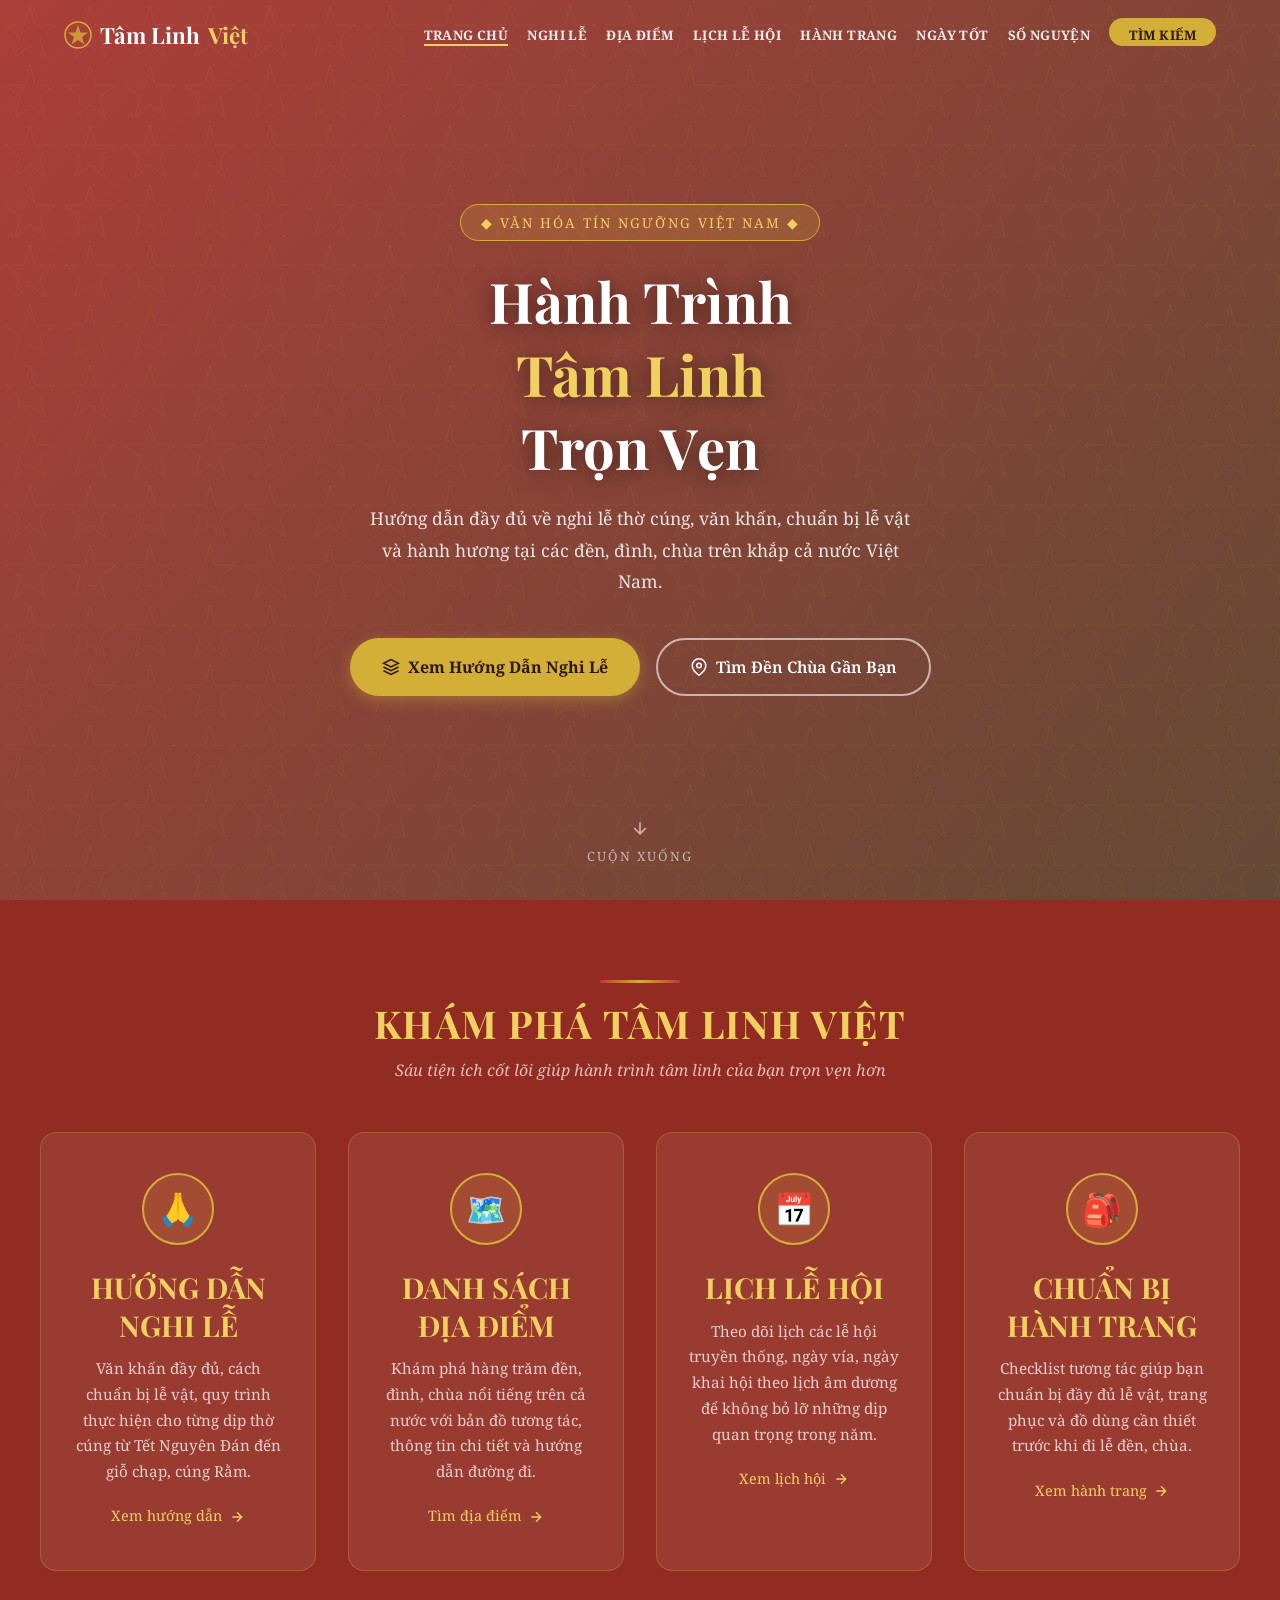
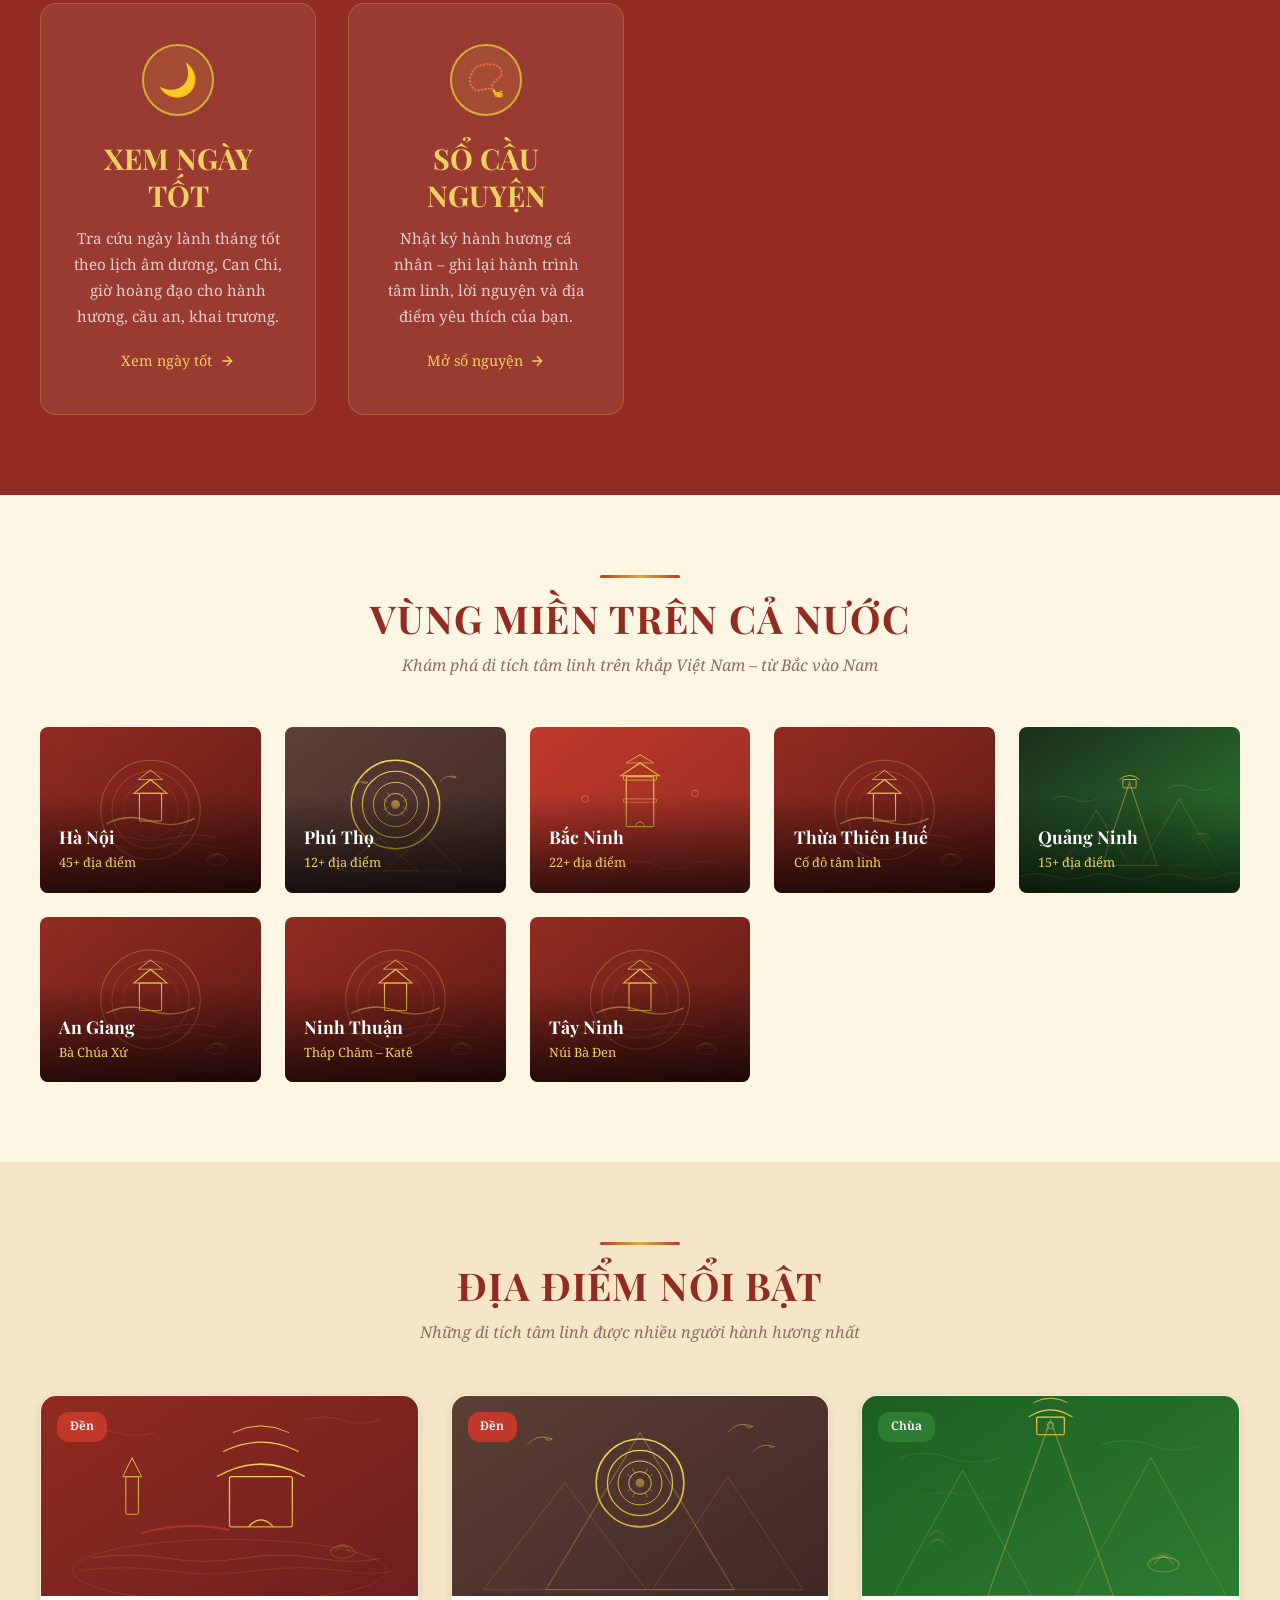
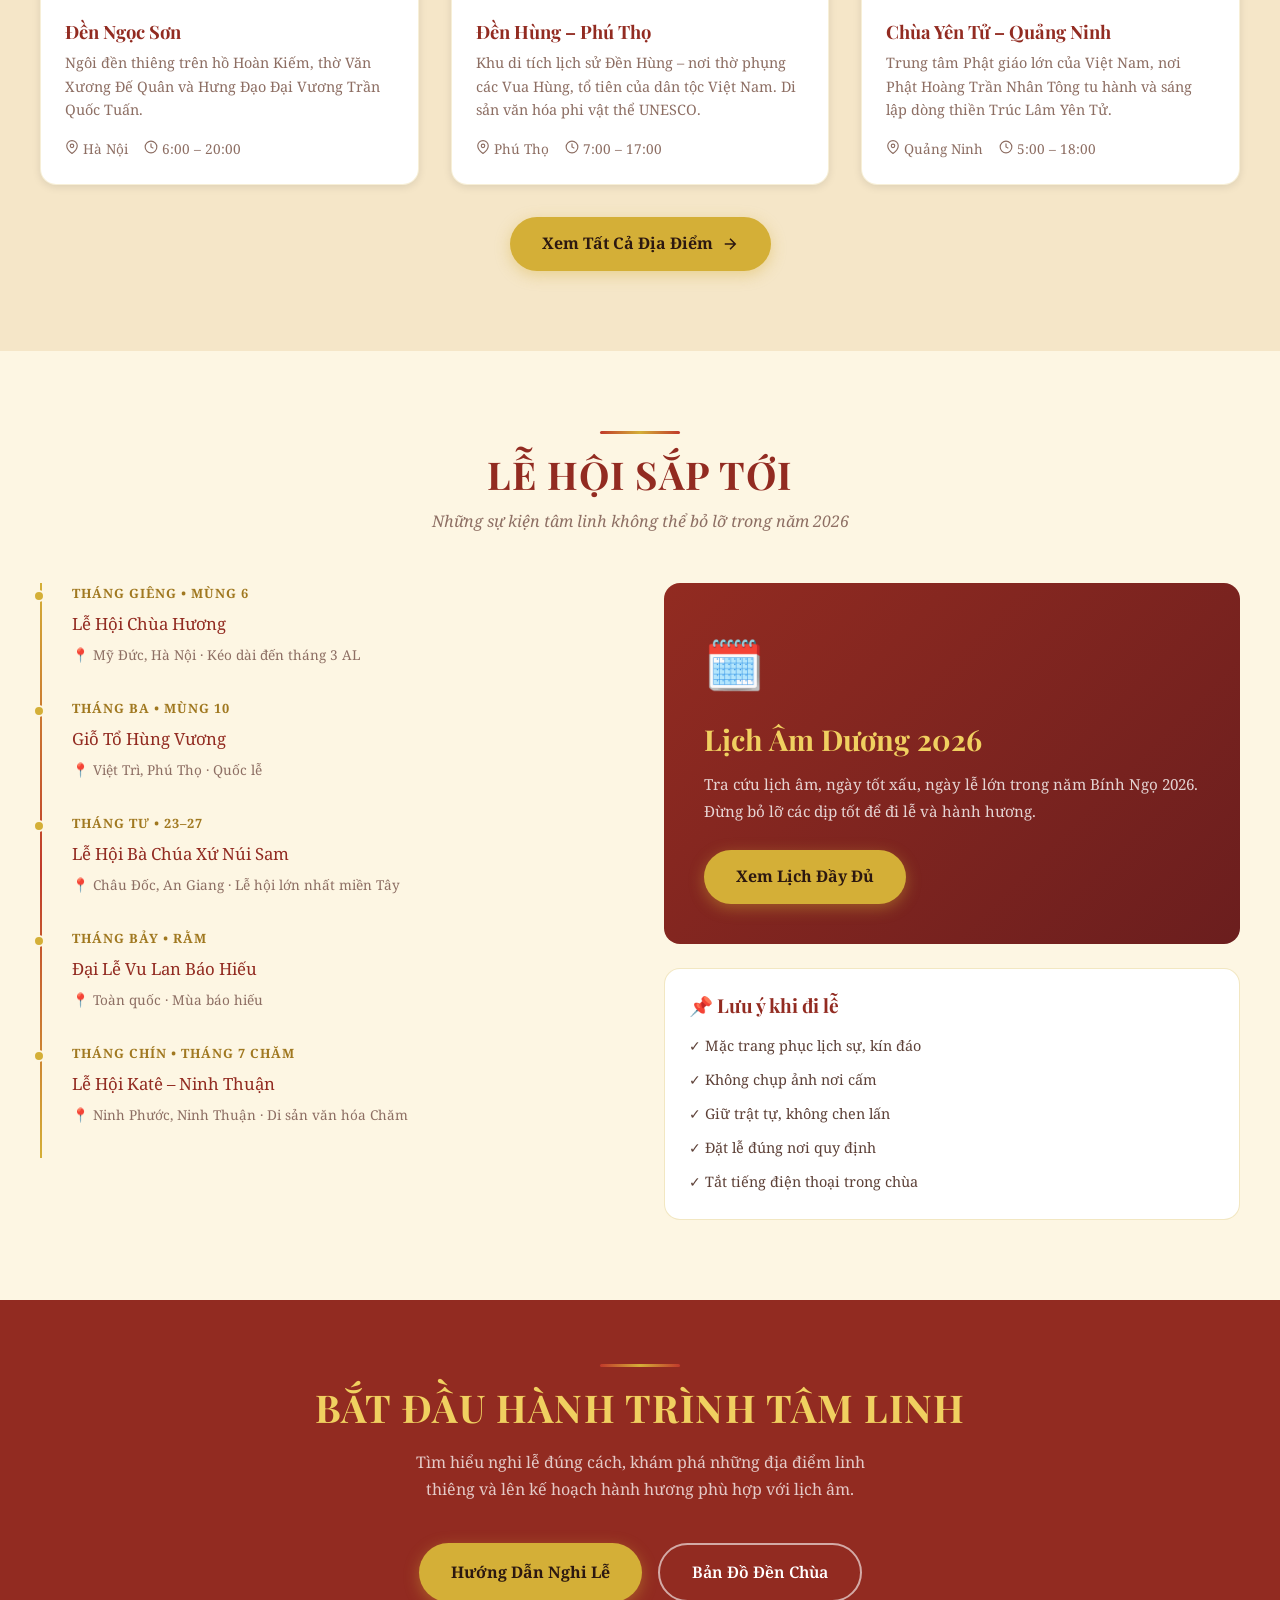
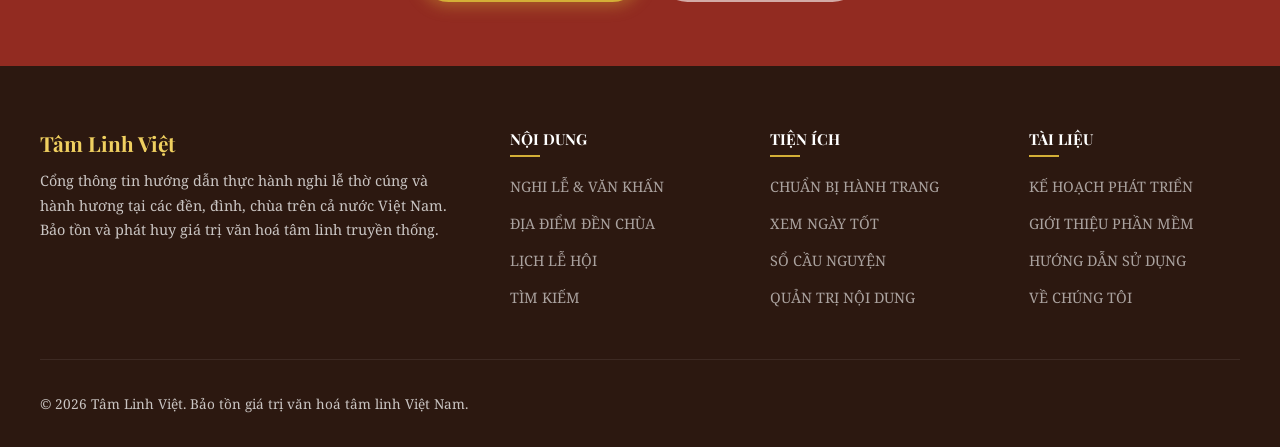
==== commit 36f12dcf: "update" ====
--- a/index.html
+++ b/index.html
@@ -4,7 +4,7 @@
   <meta charset="UTF-8">
   <meta name="viewport" content="width=device-width, initial-scale=1.0">
   <title>Tâm Linh Việt – Hướng Dẫn Thờ Cúng & Hành Hương</title>
-  <meta name="description" content="Tìm hiểu nghi lễ thờ cúng, hành hương tại đền, đình, chùa vùng Đồng Bằng Bắc Bộ và các tỉnh phía Bắc Việt Nam.">
+  <meta name="description" content="Tìm hiểu nghi lễ thờ cúng, hành hương tại đền, đình, chùa trên khắp cả nước Việt Nam – từ Bắc vào Nam.">
   <link rel="preconnect" href="https://fonts.googleapis.com">
   <link rel="preconnect" href="https://fonts.gstatic.com" crossorigin>
   <link href="https://fonts.googleapis.com/css2?family=Playfair+Display:ital,wght@0,600;0,700;1,600&family=Noto+Serif:ital,wght@0,400;0,600;1,400&display=swap" rel="stylesheet">
@@ -23,12 +23,14 @@
         Tâm Linh <span>Việt</span>
       </a>
       <ul class="nav-links" id="navLinks">
-        <li><a href="index.html" class="active">Trang Chủ</a></li>
-        <li><a href="huong-dan.html">Nghi Lễ</a></li>
-        <li><a href="dia-diem.html">Địa Điểm</a></li>
-        <li><a href="lich-le-hoi.html">Lịch Lễ Hội</a></li>
-        <li><a href="tim-kiem.html">Tìm Kiếm</a></li>
-        <li><a href="dia-diem.html" class="nav-cta">Tìm Đền Chùa</a></li>
+        <li><a href="index.html" class="active">TRANG CHỦ</a></li>
+        <li><a href="huong-dan.html">NGHI LỄ</a></li>
+        <li><a href="dia-diem.html">ĐỊA ĐIỂM</a></li>
+        <li><a href="lich-le-hoi.html">LỊCH LỄ HỘI</a></li>
+        <li><a href="chuan-bi.html">HÀNH TRANG</a></li>
+        <li><a href="xem-ngay.html">NGÀY TỐT</a></li>
+        <li><a href="so-nguyen.html">SỔ NGUYỆN</a></li>
+        <li><a href="tim-kiem.html" class="nav-cta">TÌM KIẾM</a></li>
       </ul>
       <button class="hamburger" id="hamburger" aria-label="Menu">
         <span></span><span></span><span></span>
@@ -48,7 +50,7 @@
         Trọn Vẹn
       </h1>
       <p class="hero-desc">
-        Hướng dẫn đầy đủ về nghi lễ thờ cúng, văn khấn, chuẩn bị lễ vật và hành hương tại các đền, đình, chùa vùng phía Bắc Việt Nam.
+        Hướng dẫn đầy đủ về nghi lễ thờ cúng, văn khấn, chuẩn bị lễ vật và hành hương tại các đền, đình, chùa trên khắp cả nước Việt Nam.
       </p>
       <div class="hero-btns">
         <a href="huong-dan.html" class="btn-primary">
@@ -71,13 +73,13 @@
   <section class="section section-dark">
     <div class="container">
       <div class="ornament-line"></div>
-      <h2 class="section-title">Khám Phá Tâm Linh Việt</h2>
-      <p class="section-subtitle">Ba nội dung cốt lõi giúp hành trình tâm linh của bạn trọn vẹn hơn</p>
+      <h2 class="section-title"><strong>KHÁM PHÁ TÂM LINH VIỆT</strong></h2>
+      <p class="section-subtitle">Sáu tiện ích cốt lõi giúp hành trình tâm linh của bạn trọn vẹn hơn</p>
       <div class="feature-cards">
         <!-- Card 1 -->
         <div class="feature-card fade-in">
           <div class="feature-icon">🙏</div>
-          <h3>Hướng Dẫn Nghi Lễ</h3>
+          <h3><strong>HƯỚNG DẪN NGHI LỄ</strong></h3>
           <p>Văn khấn đầy đủ, cách chuẩn bị lễ vật, quy trình thực hiện cho từng dịp thờ cúng từ Tết Nguyên Đán đến giỗ chạp, cúng Rằm.</p>
           <a href="huong-dan.html" class="feature-link">
             Xem hướng dẫn
@@ -87,8 +89,8 @@
         <!-- Card 2 -->
         <div class="feature-card fade-in fade-in-delay-1">
           <div class="feature-icon">🗺️</div>
-          <h3>Danh Sách Địa Điểm</h3>
-          <p>Khám phá hàng trăm đền, đình, chùa nổi tiếng tại 8 tỉnh phía Bắc với bản đồ tương tác, thông tin chi tiết và hướng dẫn đường đi.</p>
+          <h3><strong>DANH SÁCH ĐỊA ĐIỂM</strong></h3>
+          <p>Khám phá hàng trăm đền, đình, chùa nổi tiếng trên cả nước với bản đồ tương tác, thông tin chi tiết và hướng dẫn đường đi.</p>
           <a href="dia-diem.html" class="feature-link">
             Tìm địa điểm
             <svg width="16" height="16" viewBox="0 0 24 24" fill="none" stroke="currentColor" stroke-width="2"><path d="M5 12h14M12 5l7 7-7 7"/></svg>
@@ -97,10 +99,40 @@
         <!-- Card 3 -->
         <div class="feature-card fade-in fade-in-delay-2">
           <div class="feature-icon">📅</div>
-          <h3>Lịch Lễ Hội</h3>
+          <h3><strong>LỊCH LỄ HỘI</strong></h3>
           <p>Theo dõi lịch các lễ hội truyền thống, ngày vía, ngày khai hội theo lịch âm dương để không bỏ lỡ những dịp quan trọng trong năm.</p>
           <a href="lich-le-hoi.html" class="feature-link">
             Xem lịch hội
+            <svg width="16" height="16" viewBox="0 0 24 24" fill="none" stroke="currentColor" stroke-width="2"><path d="M5 12h14M12 5l7 7-7 7"/></svg>
+          </a>
+        </div>
+        <!-- Card 4 -->
+        <div class="feature-card fade-in">
+          <div class="feature-icon">🎒</div>
+          <h3><strong>CHUẨN BỊ HÀNH TRANG</strong></h3>
+          <p>Checklist tương tác giúp bạn chuẩn bị đầy đủ lễ vật, trang phục và đồ dùng cần thiết trước khi đi lễ đền, chùa.</p>
+          <a href="chuan-bi.html" class="feature-link">
+            Xem hành trang
+            <svg width="16" height="16" viewBox="0 0 24 24" fill="none" stroke="currentColor" stroke-width="2"><path d="M5 12h14M12 5l7 7-7 7"/></svg>
+          </a>
+        </div>
+        <!-- Card 5 -->
+        <div class="feature-card fade-in fade-in-delay-1">
+          <div class="feature-icon">🌙</div>
+          <h3><strong>XEM NGÀY TỐT</strong></h3>
+          <p>Tra cứu ngày lành tháng tốt theo lịch âm dương, Can Chi, giờ hoàng đạo cho hành hương, cầu an, khai trương.</p>
+          <a href="xem-ngay.html" class="feature-link">
+            Xem ngày tốt
+            <svg width="16" height="16" viewBox="0 0 24 24" fill="none" stroke="currentColor" stroke-width="2"><path d="M5 12h14M12 5l7 7-7 7"/></svg>
+          </a>
+        </div>
+        <!-- Card 6 -->
+        <div class="feature-card fade-in fade-in-delay-2">
+          <div class="feature-icon">📿</div>
+          <h3><strong>SỔ CẦU NGUYỆN</strong></h3>
+          <p>Nhật ký hành hương cá nhân – ghi lại hành trình tâm linh, lời nguyện và địa điểm yêu thích của bạn.</p>
+          <a href="so-nguyen.html" class="feature-link">
+            Mở sổ nguyện
             <svg width="16" height="16" viewBox="0 0 24 24" fill="none" stroke="currentColor" stroke-width="2"><path d="M5 12h14M12 5l7 7-7 7"/></svg>
           </a>
         </div>
@@ -112,12 +144,12 @@
   <section class="section">
     <div class="container">
       <div class="ornament-line"></div>
-      <h2 class="section-title">8 Tỉnh Trong Giai Đoạn 1</h2>
-      <p class="section-subtitle">Khám phá di tích tâm linh tại các tỉnh phía Bắc Việt Nam</p>
+      <h2 class="section-title"><strong>VÙNG MIỀN TRÊN CẢ NƯỚC</strong></h2>
+      <p class="section-subtitle">Khám phá di tích tâm linh trên khắp Việt Nam – từ Bắc vào Nam</p>
       <div class="province-grid">
         <!-- Hà Nội -->
         <div class="province-card fade-in" onclick="window.location='dia-diem.html?tinh=hanoi'">
-          <img src="https://images.unsplash.com/photo-1509020900381-ee7f8bdb8e5c?w=400&q=80" alt="Hà Nội" loading="lazy">
+          <img src="assets/provinces/hanoi.svg" alt="Hà Nội" loading="lazy">
           <div class="province-overlay">
             <div class="province-name">Hà Nội</div>
             <div class="province-count">45+ địa điểm</div>
@@ -125,58 +157,58 @@
         </div>
         <!-- Phú Thọ -->
         <div class="province-card fade-in fade-in-delay-1" onclick="window.location='dia-diem.html?tinh=phutho'">
-          <img src="https://images.unsplash.com/photo-1599566150163-29194dcaad36?w=400&q=80" alt="Phú Thọ" loading="lazy">
+          <img src="assets/provinces/phutho.svg" alt="Phú Thọ" loading="lazy">
           <div class="province-overlay">
             <div class="province-name">Phú Thọ</div>
             <div class="province-count">12+ địa điểm</div>
           </div>
         </div>
-        <!-- Hưng Yên -->
-        <div class="province-card fade-in fade-in-delay-2" onclick="window.location='dia-diem.html?tinh=hungyen'">
-          <img src="https://images.unsplash.com/photo-1470246973918-29a93221edb5?w=400&q=80" alt="Hưng Yên" loading="lazy">
-          <div class="province-overlay">
-            <div class="province-name">Hưng Yên</div>
-            <div class="province-count">18+ địa điểm</div>
-          </div>
-        </div>
         <!-- Bắc Ninh -->
-        <div class="province-card fade-in" onclick="window.location='dia-diem.html?tinh=bacninh'">
-          <img src="https://images.unsplash.com/photo-1602640629153-21cbf29e5e2a?w=400&q=80" alt="Bắc Ninh" loading="lazy">
+        <div class="province-card fade-in fade-in-delay-2" onclick="window.location='dia-diem.html?tinh=bacninh'">
+          <img src="assets/provinces/bacninh.svg" alt="Bắc Ninh" loading="lazy">
           <div class="province-overlay">
             <div class="province-name">Bắc Ninh</div>
             <div class="province-count">22+ địa điểm</div>
           </div>
         </div>
+        <!-- Thừa Thiên Huế -->
+        <div class="province-card fade-in" onclick="window.location='lich-le-hoi.html'">
+          <img src="assets/provinces/hanoi.svg" alt="Thừa Thiên Huế" loading="lazy">
+          <div class="province-overlay">
+            <div class="province-name">Thừa Thiên Huế</div>
+            <div class="province-count">Cố đô tâm linh</div>
+          </div>
+        </div>
         <!-- Quảng Ninh -->
         <div class="province-card fade-in fade-in-delay-1" onclick="window.location='dia-diem.html?tinh=quangninh'">
-          <img src="https://images.unsplash.com/photo-1558618666-fcd25c85cd64?w=400&q=80" alt="Quảng Ninh" loading="lazy">
+          <img src="assets/provinces/quangninh.svg" alt="Quảng Ninh" loading="lazy">
           <div class="province-overlay">
             <div class="province-name">Quảng Ninh</div>
             <div class="province-count">15+ địa điểm</div>
           </div>
         </div>
-        <!-- Hải Phòng -->
-        <div class="province-card fade-in fade-in-delay-2" onclick="window.location='dia-diem.html?tinh=haiphong'">
-          <img src="https://images.unsplash.com/photo-1548550023-2bdb3c5beed7?w=400&q=80" alt="Hải Phòng" loading="lazy">
-          <div class="province-overlay">
-            <div class="province-name">Hải Phòng</div>
-            <div class="province-count">20+ địa điểm</div>
-          </div>
-        </div>
-        <!-- Lạng Sơn -->
-        <div class="province-card fade-in" onclick="window.location='dia-diem.html?tinh=langson'">
-          <img src="https://images.unsplash.com/photo-1536599424071-0b215a388ba7?w=400&q=80" alt="Lạng Sơn" loading="lazy">
-          <div class="province-overlay">
-            <div class="province-name">Lạng Sơn</div>
-            <div class="province-count">10+ địa điểm</div>
-          </div>
-        </div>
-        <!-- Yên Bái -->
-        <div class="province-card fade-in fade-in-delay-1" onclick="window.location='dia-diem.html?tinh=yenbai'">
-          <img src="https://images.unsplash.com/photo-1504184858379-01b9e8b8a80e?w=400&q=80" alt="Yên Bái" loading="lazy">
-          <div class="province-overlay">
-            <div class="province-name">Yên Bái</div>
-            <div class="province-count">8+ địa điểm</div>
+        <!-- An Giang -->
+        <div class="province-card fade-in fade-in-delay-2" onclick="window.location='lich-le-hoi.html'">
+          <img src="assets/provinces/hanoi.svg" alt="An Giang" loading="lazy">
+          <div class="province-overlay">
+            <div class="province-name">An Giang</div>
+            <div class="province-count">Bà Chúa Xứ</div>
+          </div>
+        </div>
+        <!-- Ninh Thuận -->
+        <div class="province-card fade-in" onclick="window.location='lich-le-hoi.html'">
+          <img src="assets/provinces/hanoi.svg" alt="Ninh Thuận" loading="lazy">
+          <div class="province-overlay">
+            <div class="province-name">Ninh Thuận</div>
+            <div class="province-count">Tháp Chăm – Katê</div>
+          </div>
+        </div>
+        <!-- Tây Ninh -->
+        <div class="province-card fade-in fade-in-delay-1" onclick="window.location='lich-le-hoi.html'">
+          <img src="assets/provinces/hanoi.svg" alt="Tây Ninh" loading="lazy">
+          <div class="province-overlay">
+            <div class="province-name">Tây Ninh</div>
+            <div class="province-count">Núi Bà Đen</div>
           </div>
         </div>
       </div>
@@ -187,13 +219,13 @@
   <section class="section section-alt">
     <div class="container">
       <div class="ornament-line"></div>
-      <h2 class="section-title">Địa Điểm Nổi Bật</h2>
+      <h2 class="section-title"><strong>ĐỊA ĐIỂM NỔI BẬT</strong></h2>
       <p class="section-subtitle">Những di tích tâm linh được nhiều người hành hương nhất</p>
       <div class="cards-grid">
         <!-- Card 1 -->
         <div class="card fade-in">
           <div class="card-img">
-            <img src="https://images.unsplash.com/photo-1528360983277-13d401cdc186?w=600&q=80" alt="Đền Ngọc Sơn" loading="lazy">
+            <img src="assets/places/den-ngoc-son.svg" alt="Đền Ngọc Sơn" loading="lazy">
             <span class="card-badge">Đền</span>
           </div>
           <div class="card-body">
@@ -214,7 +246,7 @@
         <!-- Card 2 -->
         <div class="card fade-in fade-in-delay-1">
           <div class="card-img">
-            <img src="https://images.unsplash.com/photo-1524350254031-ad3c35e0b981?w=600&q=80" alt="Đền Hùng" loading="lazy">
+            <img src="assets/places/den-hung.svg" alt="Đền Hùng" loading="lazy">
             <span class="card-badge">Đền</span>
           </div>
           <div class="card-body">
@@ -235,7 +267,7 @@
         <!-- Card 3 -->
         <div class="card fade-in fade-in-delay-2">
           <div class="card-img">
-            <img src="https://images.unsplash.com/photo-1585376979769-1e3c1e3e5456?w=600&q=80" alt="Chùa Yên Tử" loading="lazy">
+            <img src="assets/places/chua-yen-tu.svg" alt="Chùa Yên Tử" loading="lazy">
             <span class="card-badge chua">Chùa</span>
           </div>
           <div class="card-body">
@@ -267,35 +299,35 @@
   <section class="section">
     <div class="container">
       <div class="ornament-line"></div>
-      <h2 class="section-title">Lễ Hội Sắp Tới</h2>
+      <h2 class="section-title"><strong>LỄ HỘI SẮP TỚI</strong></h2>
       <p class="section-subtitle">Những sự kiện tâm linh không thể bỏ lỡ trong năm 2026</p>
 
       <div style="display: grid; grid-template-columns: 1fr 1fr; gap: 3rem; align-items: start;">
         <div class="timeline fade-in">
           <div class="timeline-item">
-            <div class="timeline-date">Tháng 1 Âm Lịch • 15/01</div>
+            <div class="timeline-date">Tháng Giêng • Mùng 6</div>
             <div class="timeline-title">Lễ Hội Chùa Hương</div>
-            <div class="timeline-location">📍 Mỹ Đức, Hà Nội · Kéo dài đến tháng 3</div>
+            <div class="timeline-location">📍 Mỹ Đức, Hà Nội · Kéo dài đến tháng 3 AL</div>
           </div>
           <div class="timeline-item">
-            <div class="timeline-date">Tháng 2 Âm Lịch • 10/02</div>
+            <div class="timeline-date">Tháng Ba • Mùng 10</div>
             <div class="timeline-title">Giỗ Tổ Hùng Vương</div>
             <div class="timeline-location">📍 Việt Trì, Phú Thọ · Quốc lễ</div>
           </div>
           <div class="timeline-item">
-            <div class="timeline-date">Tháng 1 Âm Lịch • 10/01</div>
-            <div class="timeline-title">Lễ Hội Đền Trần</div>
-            <div class="timeline-location">📍 Nam Định · Phát ấn đêm 14 tháng Giêng</div>
+            <div class="timeline-date">Tháng Tư • 23–27</div>
+            <div class="timeline-title">Lễ Hội Bà Chúa Xứ Núi Sam</div>
+            <div class="timeline-location">📍 Châu Đốc, An Giang · Lễ hội lớn nhất miền Tây</div>
           </div>
           <div class="timeline-item">
-            <div class="timeline-date">Tháng 1 Âm Lịch • 06/01</div>
-            <div class="timeline-title">Hội Lim</div>
-            <div class="timeline-location">📍 Tiên Du, Bắc Ninh · Hát quan họ</div>
+            <div class="timeline-date">Tháng Bảy • Rằm</div>
+            <div class="timeline-title">Đại Lễ Vu Lan Báo Hiếu</div>
+            <div class="timeline-location">📍 Toàn quốc · Mùa báo hiếu</div>
           </div>
           <div class="timeline-item">
-            <div class="timeline-date">Tháng 2 Âm Lịch • 22/02</div>
-            <div class="timeline-title">Lễ Hội Yên Tử</div>
-            <div class="timeline-location">📍 Uông Bí, Quảng Ninh · Khai xuân leo núi</div>
+            <div class="timeline-date">Tháng Chín • Tháng 7 Chăm</div>
+            <div class="timeline-title">Lễ Hội Katê – Ninh Thuận</div>
+            <div class="timeline-location">📍 Ninh Phước, Ninh Thuận · Di sản văn hóa Chăm</div>
           </div>
         </div>
 
@@ -345,40 +377,39 @@
   <footer>
     <div class="footer-grid">
       <div class="footer-brand">
-        <h3>🌟 Tâm Linh Việt</h3>
-        <p>Cổng thông tin hướng dẫn thực hành nghi lễ thờ cúng và hành hương tại các đền, đình, chùa vùng phía Bắc Việt Nam. Bảo tồn và phát huy giá trị văn hóa tâm linh truyền thống.</p>
+        <h3>Tâm Linh Việt</h3>
+        <p>Cổng thông tin hướng dẫn thực hành nghi lễ thờ cúng và hành hương tại các đền, đình, chùa trên cả nước Việt Nam. Bảo tồn và phát huy giá trị văn hoá tâm linh truyền thống.</p>
       </div>
       <div class="footer-col">
-        <h4>Nội Dung</h4>
+        <h4>NỘI DUNG</h4>
         <ul>
-          <li><a href="huong-dan.html">Hướng Dẫn Nghi Lễ</a></li>
-          <li><a href="huong-dan.html#van-khan">Văn Khấn</a></li>
-          <li><a href="huong-dan.html#le-vat">Chuẩn Bị Lễ Vật</a></li>
-          <li><a href="lich-le-hoi.html">Lịch Lễ Hội</a></li>
+          <li><a href="huong-dan.html">NGHI LỄ & VĂN KHẤN</a></li>
+          <li><a href="dia-diem.html">ĐỊA ĐIỂM ĐỀN CHÙA</a></li>
+          <li><a href="lich-le-hoi.html">LỊCH LỄ HỘI</a></li>
+          <li><a href="tim-kiem.html">TÌM KIẾM</a></li>
         </ul>
       </div>
       <div class="footer-col">
-        <h4>Địa Điểm</h4>
+        <h4>TIỆN ÍCH</h4>
         <ul>
-          <li><a href="dia-diem.html?tinh=hanoi">Hà Nội</a></li>
-          <li><a href="dia-diem.html?tinh=phutho">Phú Thọ</a></li>
-          <li><a href="dia-diem.html?tinh=quangninh">Quảng Ninh</a></li>
-          <li><a href="dia-diem.html?tinh=bacninh">Bắc Ninh</a></li>
+          <li><a href="chuan-bi.html">CHUẨN BỊ HÀNH TRANG</a></li>
+          <li><a href="xem-ngay.html">XEM NGÀY TỐT</a></li>
+          <li><a href="so-nguyen.html">SỔ CẦU NGUYỆN</a></li>
+          <li><a href="admin/login.html">QUẢN TRỊ NỘI DUNG</a></li>
         </ul>
       </div>
       <div class="footer-col">
-        <h4>Hỗ Trợ</h4>
+        <h4>TÀI LIỆU</h4>
         <ul>
-          <li><a href="#">Về Chúng Tôi</a></li>
-          <li><a href="#">Liên Hệ</a></li>
-          <li><a href="#">Góp Ý Địa Điểm</a></li>
-          <li><a href="#">Chính Sách</a></li>
+          <li><a href="kehoach.html">KẾ HOẠCH PHÁT TRIỂN</a></li>
+          <li><a href="sale.html">GIỚI THIỆU PHẦN MỀM</a></li>
+          <li><a href="hdsd.html">HƯỚNG DẪN SỬ DỤNG</a></li>
+          <li><a href="gioithieu.html">VỀ CHÚNG TÔI</a></li>
         </ul>
       </div>
     </div>
     <div class="footer-bottom">
-      <span>© 2026 Tâm Linh Việt. Bảo tồn giá trị văn hóa tâm linh Việt Nam.</span>
-      <span style="color: var(--gold-dark);">🕯️ Nguyện cầu bình an, an lành</span>
+      <span>© 2026 Tâm Linh Việt. Bảo tồn giá trị văn hoá tâm linh Việt Nam.</span>
     </div>
   </footer>
 
--- a/css/style.css
+++ b/css/style.css
@@ -68,6 +68,9 @@
   text-align: center;
   margin-bottom: 0.5rem;
   color: var(--red-dark);
+  text-transform: uppercase;
+  font-weight: 700;
+  letter-spacing: 0.03em;
 }
 
 .section-subtitle {
@@ -168,14 +171,16 @@
 
 .nav-links {
   display: flex;
-  gap: 2rem;
+  gap: 1.2rem;
   align-items: center;
 }
 
 .nav-links a {
   color: rgba(255,255,255,0.9);
-  font-size: 0.95rem;
-  font-weight: 500;
+  font-size: 0.82rem;
+  font-weight: 700;
+  letter-spacing: 0.03em;
+  text-transform: uppercase;
   transition: var(--transition);
   position: relative;
   padding-bottom: 2px;
@@ -244,7 +249,7 @@
   inset: 0;
   background:
     linear-gradient(135deg, rgba(144, 0, 0, 0.75) 0%, rgba(60, 30, 10, 0.8) 100%),
-    url('https://images.unsplash.com/photo-1528360983277-13d401cdc186?w=1600&q=80') center/cover no-repeat;
+    url('assets/hero-bg.svg') center/cover no-repeat;
 }
 
 .hero-overlay {
@@ -1140,6 +1145,15 @@
   color: var(--text-light);
   margin-bottom: 0.3rem;
 }
+
+.lunar-num {
+  font-size: 0.65rem;
+  color: var(--text-light);
+  margin-bottom: 0.2rem;
+  margin-top: -0.15rem;
+}
+.cal-day.other-month .lunar-num { color: #ddd; }
+.cal-day.has-event { background: rgba(192,57,43,0.04); border-color: rgba(192,57,43,0.15); }
 
 .cal-event {
   font-size: 0.7rem;
